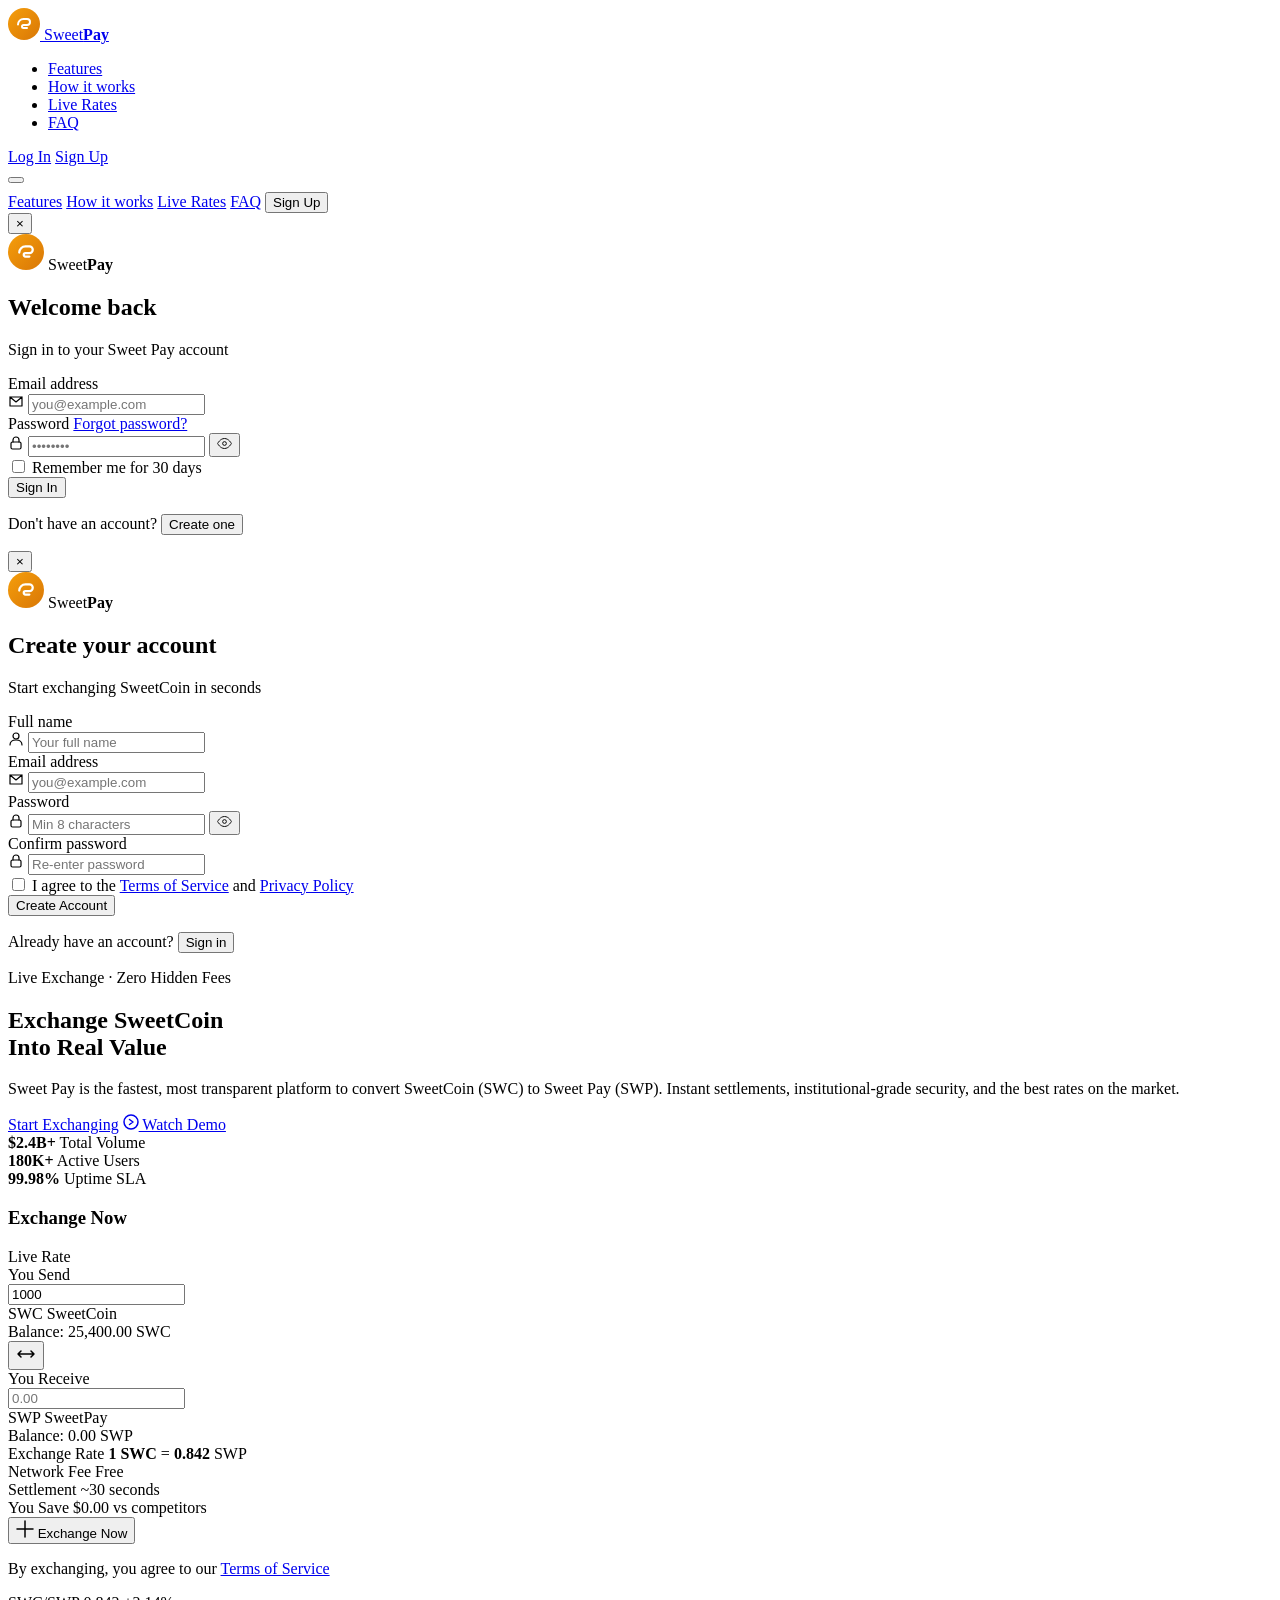
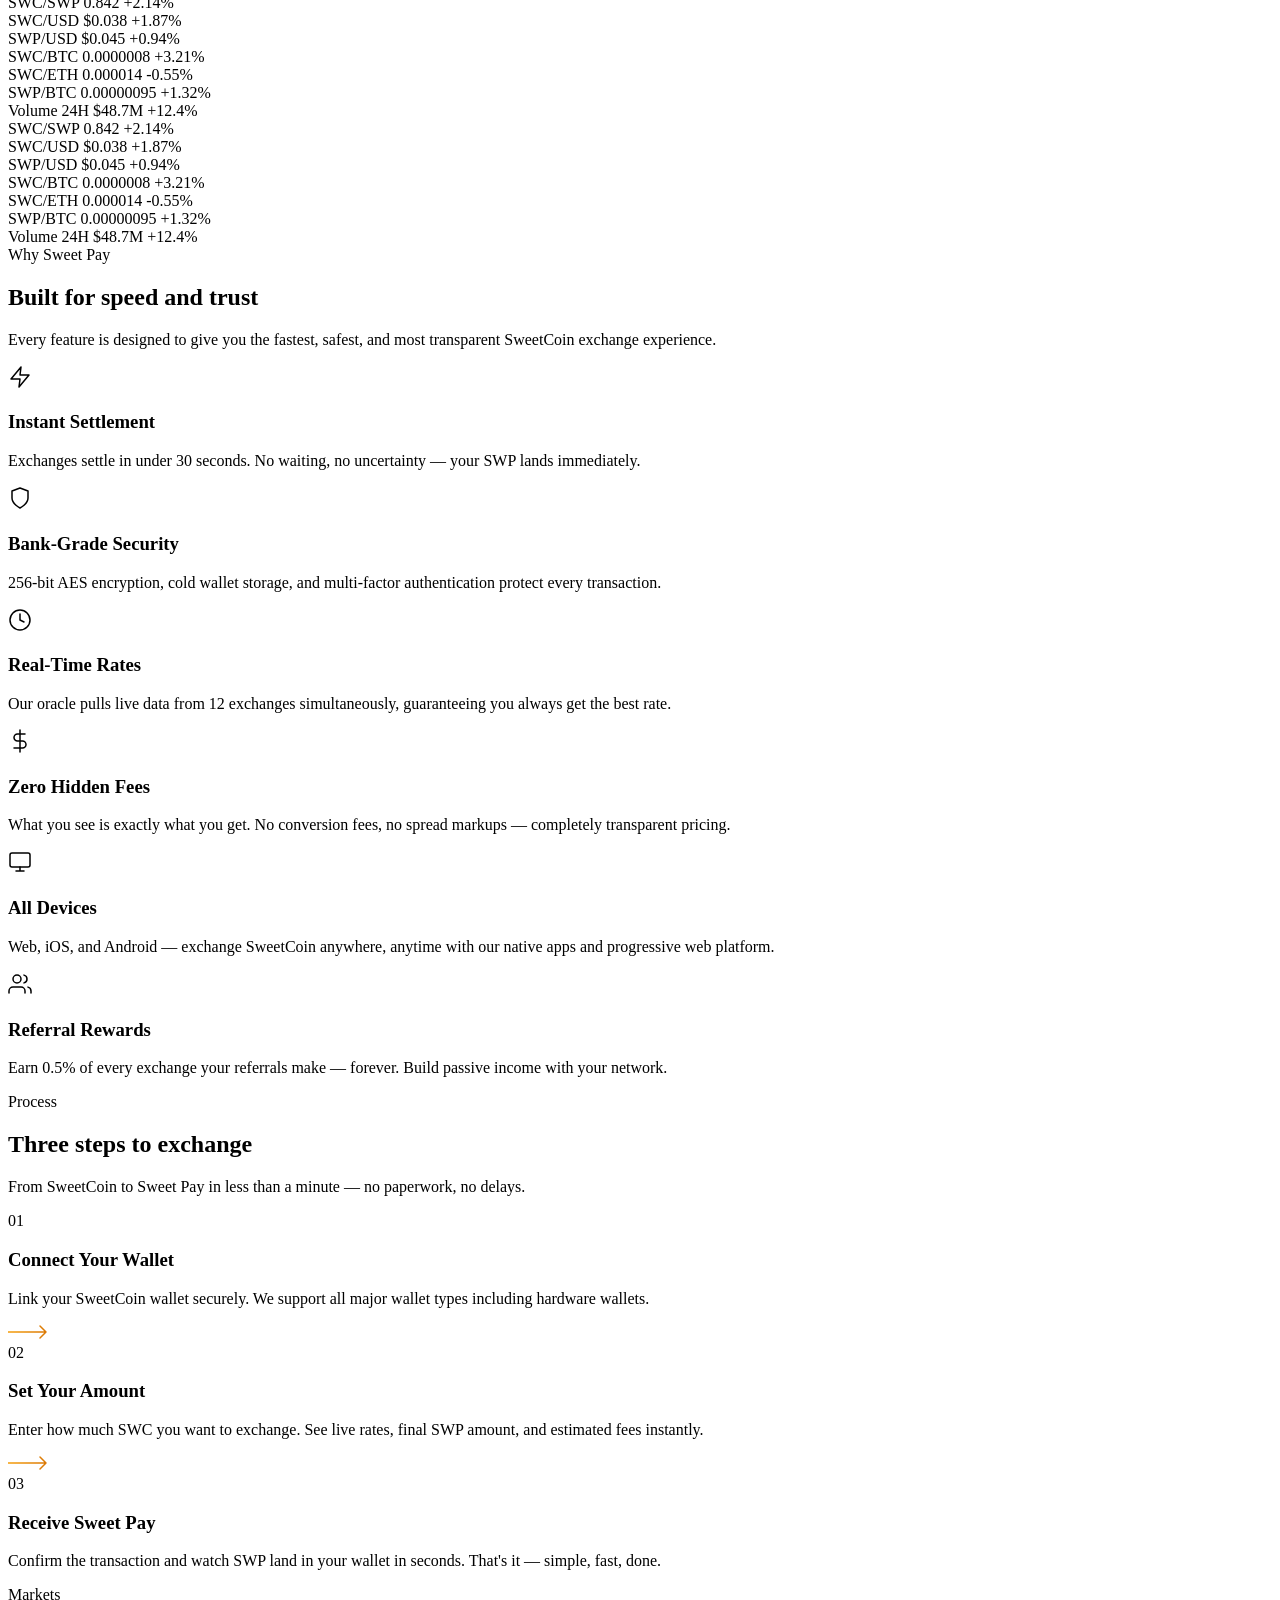
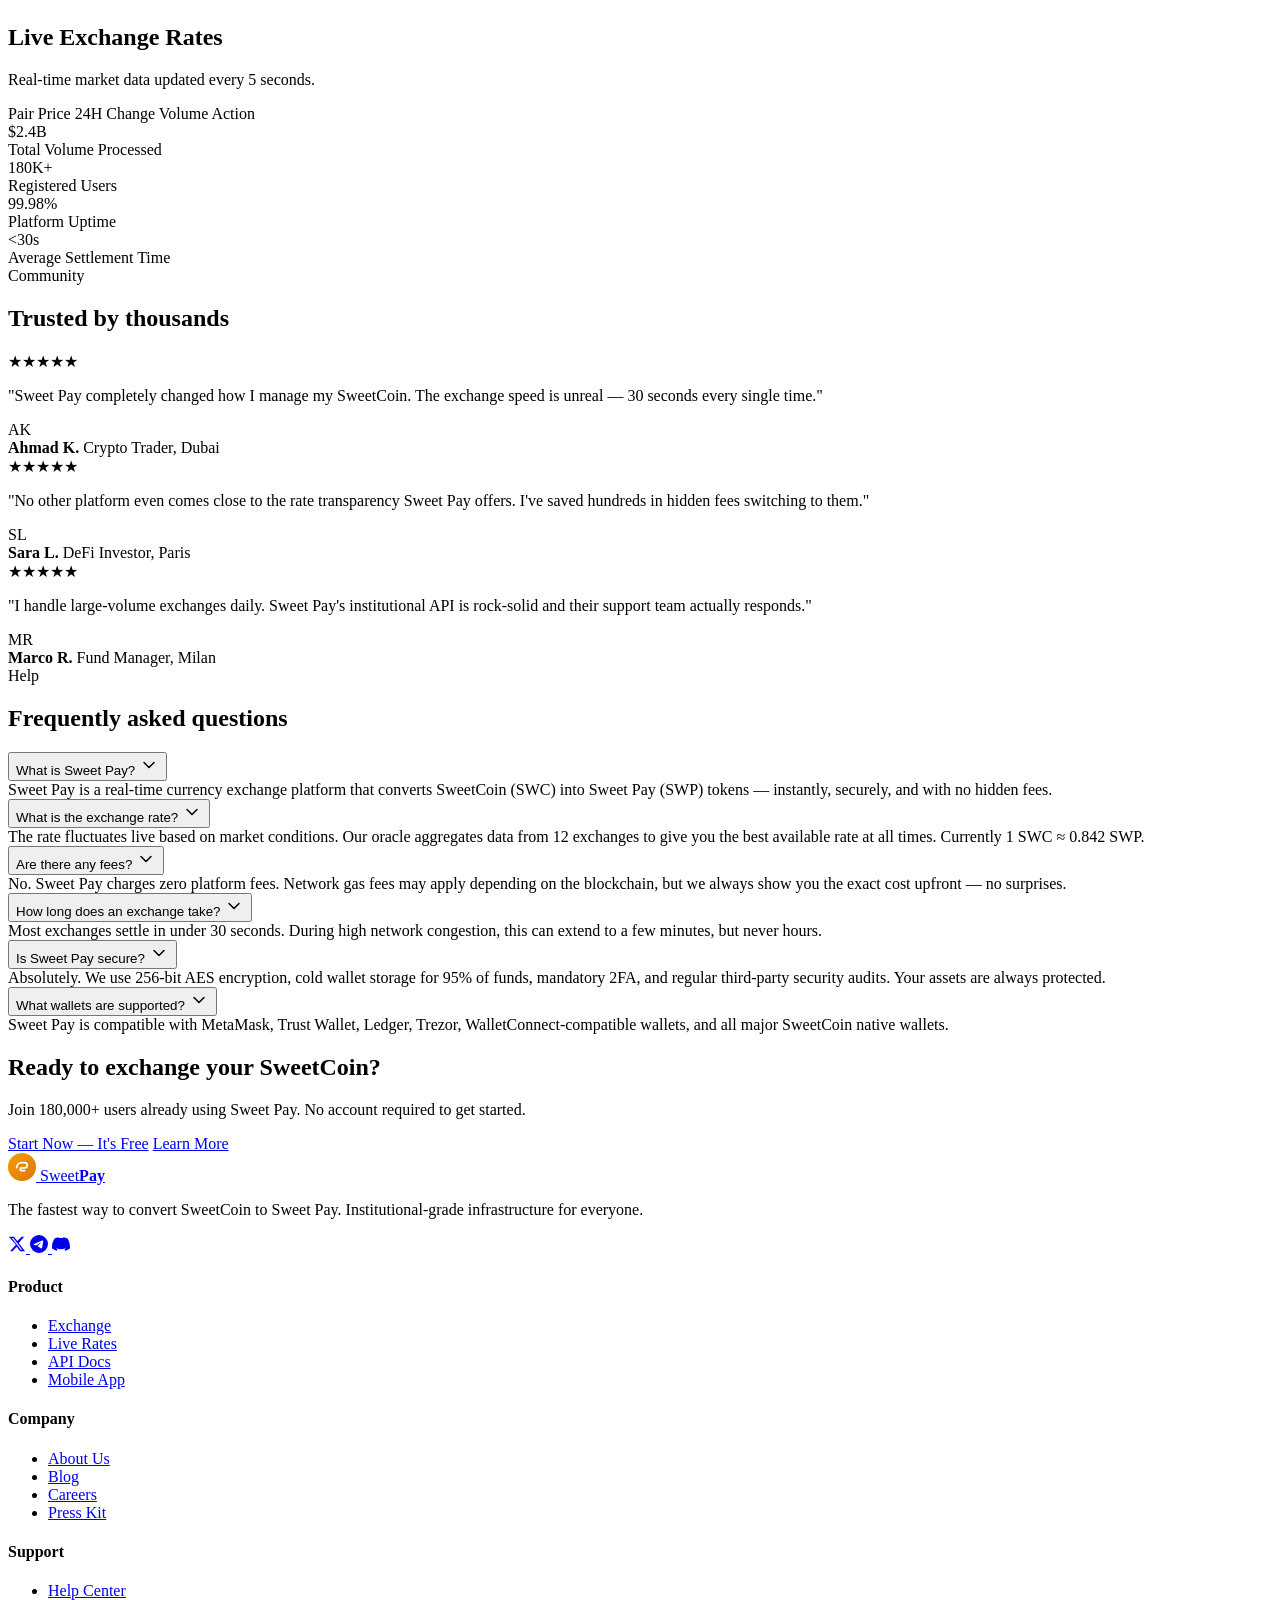
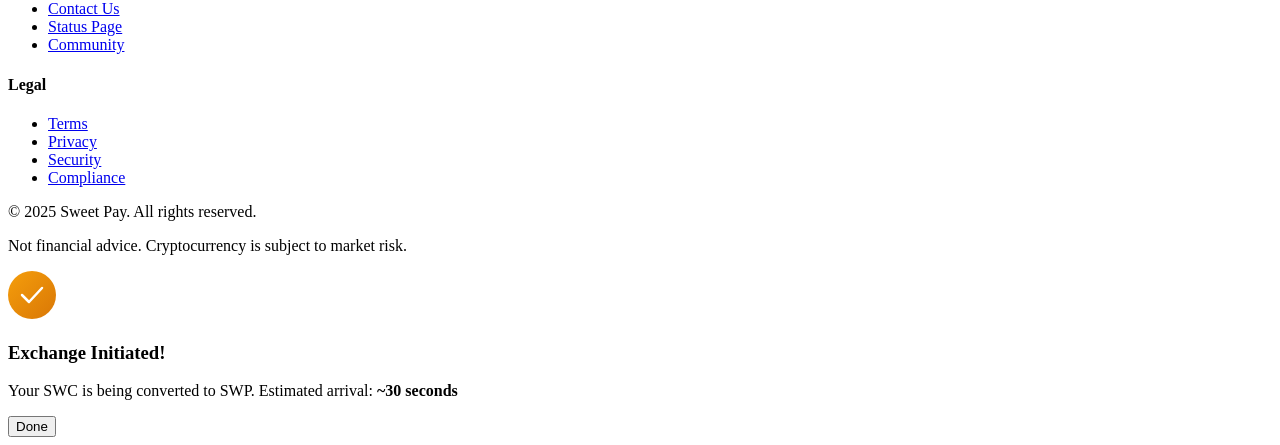
==== index.html @ 8a0839a8 "Update index.html" ====
<!DOCTYPE html>
<html lang="en">
<head>
  <meta charset="UTF-8" />
  <meta name="viewport" content="width=device-width, initial-scale=1.0" />
  <title>Sweet Pay — SweetCoin Exchange</title>
  <meta name="description" content="Sweet Pay is the fastest, most secure platform to convert SweetCoin (SWC) into Sweet Pay (SWP) instantly." />
  <link rel="icon" href="assets/images/favicon.svg" type="image/svg+xml" />
  <link rel="preconnect" href="https://fonts.googleapis.com" />
  <link rel="preconnect" href="https://fonts.gstatic.com" crossorigin />
  <link href="https://fonts.googleapis.com/css2?family=Inter:wght@300;400;500;600;700;800;900&family=Space+Grotesk:wght@400;500;600;700&display=swap" rel="stylesheet" />
  <link rel="stylesheet" href="assets/css/style.css" />
</head>
<body>

  <!-- NAV -->
  <nav class="nav" id="nav">
    <div class="nav__container">
      <a href="#" class="nav__logo">
        <span class="nav__logo-icon">
          <svg width="32" height="32" viewBox="0 0 32 32" fill="none"><circle cx="16" cy="16" r="16" fill="url(#lg1)"/><path d="M10 16.5C10 13.462 12.462 11 15.5 11H19a3 3 0 010 6h-3.5a1.5 1.5 0 000 3H19" stroke="#fff" stroke-width="2" stroke-linecap="round"/><defs><linearGradient id="lg1" x1="0" y1="0" x2="32" y2="32" gradientUnits="userSpaceOnUse"><stop stop-color="#f59e0b"/><stop offset="1" stop-color="#d97706"/></linearGradient></defs></svg>
        </span>
        <span>Sweet<strong>Pay</strong></span>
      </a>
      <ul class="nav__links">
        <li><a href="#features">Features</a></li>
        <li><a href="#how">How it works</a></li>
        <li><a href="#rates">Live Rates</a></li>
        <li><a href="#faq">FAQ</a></li>
      </ul>
      <div class="nav__actions" id="nav-actions">
        <a href="login.html" class="btn btn--ghost">Log In</a>
        <a href="register.html" class="btn btn--primary">Sign Up</a>
      </div>
      <button class="nav__burger" id="burger" aria-label="Menu">
        <span></span><span></span><span></span>
      </button>
    </div>
    <div class="nav__mobile" id="mobile-menu">
      <a href="#features">Features</a>
      <a href="#how">How it works</a>
      <a href="#rates">Live Rates</a>
      <a href="#faq">FAQ</a>
      <button class="btn btn--primary" id="nav-signup-btn-mob" style="margin-top:8px;">Sign Up</button>
    </div>
  </nav>

  <!-- ══════════════ AUTH MODALS ══════════════ -->

  <!-- LOGIN MODAL -->
  <div class="auth-modal" id="login-modal" role="dialog" aria-modal="true" aria-label="Login">
    <div class="auth-modal__overlay" data-close="login-modal"></div>
    <div class="auth-modal__box">
      <button class="auth-modal__close" data-close="login-modal" aria-label="Close">&times;</button>
      <div class="auth-modal__logo">
        <svg width="36" height="36" viewBox="0 0 32 32" fill="none"><circle cx="16" cy="16" r="16" fill="url(#amlg1)"/><path d="M10 16.5C10 13.462 12.462 11 15.5 11H19a3 3 0 010 6h-3.5a1.5 1.5 0 000 3H19" stroke="#fff" stroke-width="2" stroke-linecap="round"/><defs><linearGradient id="amlg1" x1="0" y1="0" x2="32" y2="32" gradientUnits="userSpaceOnUse"><stop stop-color="#f59e0b"/><stop offset="1" stop-color="#d97706"/></linearGradient></defs></svg>
        <span>Sweet<strong>Pay</strong></span>
      </div>
      <h2 class="auth-modal__title">Welcome back</h2>
      <p class="auth-modal__sub">Sign in to your Sweet Pay account</p>

      <form class="auth-form" id="login-form" novalidate>
        <div class="auth-field">
          <label for="login-email">Email address</label>
          <div class="auth-field__wrap">
            <svg class="auth-field__icon" width="16" height="16" viewBox="0 0 16 16" fill="none"><path d="M2 4l6 5 6-5M2 4h12v9H2V4z" stroke="currentColor" stroke-width="1.2" stroke-linecap="round" stroke-linejoin="round"/></svg>
            <input type="email" id="login-email" placeholder="you@example.com" autocomplete="email" required />
          </div>
          <span class="auth-field__err" id="login-email-err"></span>
        </div>
        <div class="auth-field">
          <label for="login-password">
            Password
            <a href="#" class="auth-field__forgot" tabindex="-1">Forgot password?</a>
          </label>
          <div class="auth-field__wrap">
            <svg class="auth-field__icon" width="16" height="16" viewBox="0 0 16 16" fill="none"><rect x="3" y="7" width="10" height="7" rx="1.5" stroke="currentColor" stroke-width="1.2"/><path d="M5 7V5a3 3 0 016 0v2" stroke="currentColor" stroke-width="1.2" stroke-linecap="round"/></svg>
            <input type="password" id="login-password" placeholder="••••••••" autocomplete="current-password" required />
            <button type="button" class="auth-field__eye" data-target="login-password" aria-label="Show password">
              <svg width="15" height="15" viewBox="0 0 24 24" fill="none"><path d="M1 12s4-8 11-8 11 8 11 8-4 8-11 8-11-8-11-8z" stroke="currentColor" stroke-width="1.5"/><circle cx="12" cy="12" r="3" stroke="currentColor" stroke-width="1.5"/></svg>
            </button>
          </div>
          <span class="auth-field__err" id="login-pass-err"></span>
        </div>
        <div class="auth-field auth-field--check">
          <label class="auth-check">
            <input type="checkbox" id="login-remember" />
            <span class="auth-check__box"></span>
            Remember me for 30 days
          </label>
        </div>
        <div class="auth-field__err auth-field__err--center" id="login-global-err"></div>
        <button type="submit" class="btn btn--primary btn--full auth-submit" id="login-submit">
          <span class="auth-submit__text">Sign In</span>
          <span class="auth-submit__loader" hidden>
            <svg width="18" height="18" viewBox="0 0 24 24" fill="none" class="spin"><circle cx="12" cy="12" r="10" stroke="currentColor" stroke-width="2" stroke-dasharray="60" stroke-dashoffset="20"/></svg>
          </span>
        </button>
      </form>

      <p class="auth-modal__switch">
        Don't have an account?
        <button type="button" class="auth-switch-btn" data-open="signup-modal" data-close-self="login-modal">Create one</button>
      </p>
    </div>
  </div>

  <!-- SIGNUP MODAL -->
  <div class="auth-modal" id="signup-modal" role="dialog" aria-modal="true" aria-label="Sign Up">
    <div class="auth-modal__overlay" data-close="signup-modal"></div>
    <div class="auth-modal__box">
      <button class="auth-modal__close" data-close="signup-modal" aria-label="Close">&times;</button>
      <div class="auth-modal__logo">
        <svg width="36" height="36" viewBox="0 0 32 32" fill="none"><circle cx="16" cy="16" r="16" fill="url(#amlg2)"/><path d="M10 16.5C10 13.462 12.462 11 15.5 11H19a3 3 0 010 6h-3.5a1.5 1.5 0 000 3H19" stroke="#fff" stroke-width="2" stroke-linecap="round"/><defs><linearGradient id="amlg2" x1="0" y1="0" x2="32" y2="32" gradientUnits="userSpaceOnUse"><stop stop-color="#f59e0b"/><stop offset="1" stop-color="#d97706"/></linearGradient></defs></svg>
        <span>Sweet<strong>Pay</strong></span>
      </div>
      <h2 class="auth-modal__title">Create your account</h2>
      <p class="auth-modal__sub">Start exchanging SweetCoin in seconds</p>

      <form class="auth-form" id="signup-form" novalidate>
        <div class="auth-field">
          <label for="signup-name">Full name</label>
          <div class="auth-field__wrap">
            <svg class="auth-field__icon" width="16" height="16" viewBox="0 0 16 16" fill="none"><circle cx="8" cy="5" r="3" stroke="currentColor" stroke-width="1.2"/><path d="M2 14c0-3.314 2.686-5 6-5s6 1.686 6 5" stroke="currentColor" stroke-width="1.2" stroke-linecap="round"/></svg>
            <input type="text" id="signup-name" placeholder="Your full name" autocomplete="name" required />
          </div>
          <span class="auth-field__err" id="signup-name-err"></span>
        </div>
        <div class="auth-field">
          <label for="signup-email">Email address</label>
          <div class="auth-field__wrap">
            <svg class="auth-field__icon" width="16" height="16" viewBox="0 0 16 16" fill="none"><path d="M2 4l6 5 6-5M2 4h12v9H2V4z" stroke="currentColor" stroke-width="1.2" stroke-linecap="round" stroke-linejoin="round"/></svg>
            <input type="email" id="signup-email" placeholder="you@example.com" autocomplete="email" required />
          </div>
          <span class="auth-field__err" id="signup-email-err"></span>
        </div>
        <div class="auth-field">
          <label for="signup-password">Password</label>
          <div class="auth-field__wrap">
            <svg class="auth-field__icon" width="16" height="16" viewBox="0 0 16 16" fill="none"><rect x="3" y="7" width="10" height="7" rx="1.5" stroke="currentColor" stroke-width="1.2"/><path d="M5 7V5a3 3 0 016 0v2" stroke="currentColor" stroke-width="1.2" stroke-linecap="round"/></svg>
            <input type="password" id="signup-password" placeholder="Min 8 characters" autocomplete="new-password" required />
            <button type="button" class="auth-field__eye" data-target="signup-password" aria-label="Show password">
              <svg width="15" height="15" viewBox="0 0 24 24" fill="none"><path d="M1 12s4-8 11-8 11 8 11 8-4 8-11 8-11-8-11-8z" stroke="currentColor" stroke-width="1.5"/><circle cx="12" cy="12" r="3" stroke="currentColor" stroke-width="1.5"/></svg>
            </button>
          </div>
          <span class="auth-field__err" id="signup-pass-err"></span>
          <div class="password-strength" id="pw-strength" hidden>
            <div class="pw-bar"><div class="pw-bar__fill" id="pw-fill"></div></div>
            <span id="pw-label">Weak</span>
          </div>
        </div>
        <div class="auth-field">
          <label for="signup-confirm">Confirm password</label>
          <div class="auth-field__wrap">
            <svg class="auth-field__icon" width="16" height="16" viewBox="0 0 16 16" fill="none"><rect x="3" y="7" width="10" height="7" rx="1.5" stroke="currentColor" stroke-width="1.2"/><path d="M5 7V5a3 3 0 016 0v2" stroke="currentColor" stroke-width="1.2" stroke-linecap="round"/></svg>
            <input type="password" id="signup-confirm" placeholder="Re-enter password" autocomplete="new-password" required />
          </div>
          <span class="auth-field__err" id="signup-confirm-err"></span>
        </div>
        <div class="auth-field auth-field--check">
          <label class="auth-check">
            <input type="checkbox" id="signup-terms" required />
            <span class="auth-check__box"></span>
            I agree to the <a href="#">Terms of Service</a> and <a href="#">Privacy Policy</a>
          </label>
          <span class="auth-field__err" id="signup-terms-err"></span>
        </div>
        <div class="auth-field__err auth-field__err--center" id="signup-global-err"></div>
        <button type="submit" class="btn btn--primary btn--full auth-submit" id="signup-submit">
          <span class="auth-submit__text">Create Account</span>
          <span class="auth-submit__loader" hidden>
            <svg width="18" height="18" viewBox="0 0 24 24" fill="none" class="spin"><circle cx="12" cy="12" r="10" stroke="currentColor" stroke-width="2" stroke-dasharray="60" stroke-dashoffset="20"/></svg>
          </span>
        </button>
      </form>

      <p class="auth-modal__switch">
        Already have an account?
        <button type="button" class="auth-switch-btn" data-open="login-modal" data-close-self="signup-modal">Sign in</button>
      </p>
    </div>
  </div>

  <!-- USER MENU DROPDOWN (shown when logged in) -->
  <div class="user-dropdown" id="user-dropdown" hidden>
    <div class="user-dropdown__header">
      <div class="user-dropdown__avatar" id="ud-avatar"></div>
      <div>
        <div class="user-dropdown__name" id="ud-name"></div>
        <div class="user-dropdown__email" id="ud-email"></div>
      </div>
    </div>
    <hr class="user-dropdown__divider"/>
    <a href="#exchange" class="user-dropdown__item">Exchange</a>
    <a href="#rates" class="user-dropdown__item">Live Rates</a>
    <hr class="user-dropdown__divider"/>
    <button class="user-dropdown__item user-dropdown__item--danger" id="logout-btn">Sign Out</button>
  </div>

  <!-- HERO -->
  <section class="hero">
    <div class="hero__bg">
      <div class="hero__orb hero__orb--1"></div>
      <div class="hero__orb hero__orb--2"></div>
      <div class="hero__orb hero__orb--3"></div>
      <div class="hero__grid"></div>
    </div>
    <div class="container">
      <div class="hero__inner">
        <div class="hero__text" data-animate="fade-up">
          <div class="hero__badge">
            <span class="badge__dot"></span>
            Live Exchange · Zero Hidden Fees
          </div>
          <h1 class="hero__title">
            Exchange <span class="gradient-text">SweetCoin</span><br/>
            Into Real Value
          </h1>
          <p class="hero__subtitle">
            Sweet Pay is the fastest, most transparent platform to convert SweetCoin (SWC) to Sweet Pay (SWP). Instant settlements, institutional-grade security, and the best rates on the market.
          </p>
          <div class="hero__cta">
            <a href="#exchange" class="btn btn--primary btn--lg">Start Exchanging</a>
            <a href="#how" class="btn btn--ghost btn--lg">
              <svg width="16" height="16" viewBox="0 0 16 16" fill="none"><circle cx="8" cy="8" r="7" stroke="currentColor" stroke-width="1.5"/><path d="M6.5 5.5L10 8l-3.5 2.5" stroke="currentColor" stroke-width="1.5" stroke-linecap="round" stroke-linejoin="round"/></svg>
              Watch Demo
            </a>
          </div>
          <div class="hero__trust">
            <div class="trust__item">
              <strong>$2.4B+</strong>
              <span>Total Volume</span>
            </div>
            <div class="trust__divider"></div>
            <div class="trust__item">
              <strong>180K+</strong>
              <span>Active Users</span>
            </div>
            <div class="trust__divider"></div>
            <div class="trust__item">
              <strong>99.98%</strong>
              <span>Uptime SLA</span>
            </div>
          </div>
        </div>

        <!-- EXCHANGE WIDGET -->
        <div class="widget" id="exchange" data-animate="fade-left">
          <div class="widget__header">
            <h3>Exchange Now</h3>
            <div class="widget__rate-badge">
              <span class="rate__live"></span>
              Live Rate
            </div>
          </div>

          <div class="widget__body">
            <div class="field">
              <label class="field__label">You Send</label>
              <div class="field__input-wrap">
                <input type="number" id="swc-input" class="field__input" placeholder="0.00" value="1000" />
                <div class="field__token">
                  <span class="token__icon token__icon--swc">SWC</span>
                  <span class="token__name">SweetCoin</span>
                </div>
              </div>
              <div class="field__balance">Balance: <span id="swc-balance">25,400.00</span> SWC</div>
            </div>

            <button class="swap-btn" id="swap-btn" title="Swap currencies">
              <svg width="20" height="20" viewBox="0 0 20 20" fill="none"><path d="M5 7l-3 3 3 3M15 13l3-3-3-3M2 10h16" stroke="currentColor" stroke-width="1.5" stroke-linecap="round" stroke-linejoin="round"/></svg>
            </button>

            <div class="field">
              <label class="field__label">You Receive</label>
              <div class="field__input-wrap">
                <input type="number" id="swp-output" class="field__input field__input--output" placeholder="0.00" readonly />
                <div class="field__token">
                  <span class="token__icon token__icon--swp">SWP</span>
                  <span class="token__name">SweetPay</span>
                </div>
              </div>
              <div class="field__balance">Balance: <span id="swp-balance">0.00</span> SWP</div>
            </div>

            <div class="widget__info">
              <div class="info__row">
                <span>Exchange Rate</span>
                <span id="rate-display"><strong>1 SWC</strong> = <strong class="gradient-text" id="rate-val">0.842</strong> SWP</span>
              </div>
              <div class="info__row">
                <span>Network Fee</span>
                <span class="info__green">Free</span>
              </div>
              <div class="info__row">
                <span>Settlement</span>
                <span>~30 seconds</span>
              </div>
              <div class="info__row">
                <span>You Save</span>
                <span class="info__green" id="save-val">$0.00 vs competitors</span>
              </div>
            </div>

            <button class="btn btn--primary btn--full" id="exchange-btn">
              <svg width="18" height="18" viewBox="0 0 18 18" fill="none"><path d="M9 1v16M1 9h16" stroke="currentColor" stroke-width="1.5" stroke-linecap="round"/></svg>
              Exchange Now
            </button>

            <p class="widget__note">By exchanging, you agree to our <a href="#">Terms of Service</a></p>
          </div>
        </div>
      </div>
    </div>
  </section>

  <!-- TICKER -->
  <div class="ticker">
    <div class="ticker__track" id="ticker-track">
      <div class="ticker__item"><span class="ticker__sym">SWC/SWP</span> <span class="ticker__price" id="t1">0.842</span> <span class="ticker__up">+2.14%</span></div>
      <div class="ticker__item"><span class="ticker__sym">SWC/USD</span> <span class="ticker__price">$0.038</span> <span class="ticker__up">+1.87%</span></div>
      <div class="ticker__item"><span class="ticker__sym">SWP/USD</span> <span class="ticker__price">$0.045</span> <span class="ticker__up">+0.94%</span></div>
      <div class="ticker__item"><span class="ticker__sym">SWC/BTC</span> <span class="ticker__price">0.0000008</span> <span class="ticker__up">+3.21%</span></div>
      <div class="ticker__item"><span class="ticker__sym">SWC/ETH</span> <span class="ticker__price">0.000014</span> <span class="ticker__down">-0.55%</span></div>
      <div class="ticker__item"><span class="ticker__sym">SWP/BTC</span> <span class="ticker__price">0.00000095</span> <span class="ticker__up">+1.32%</span></div>
      <div class="ticker__item"><span class="ticker__sym">Volume 24H</span> <span class="ticker__price">$48.7M</span> <span class="ticker__up">+12.4%</span></div>
      <!-- duplicated for infinite scroll -->
      <div class="ticker__item"><span class="ticker__sym">SWC/SWP</span> <span class="ticker__price">0.842</span> <span class="ticker__up">+2.14%</span></div>
      <div class="ticker__item"><span class="ticker__sym">SWC/USD</span> <span class="ticker__price">$0.038</span> <span class="ticker__up">+1.87%</span></div>
      <div class="ticker__item"><span class="ticker__sym">SWP/USD</span> <span class="ticker__price">$0.045</span> <span class="ticker__up">+0.94%</span></div>
      <div class="ticker__item"><span class="ticker__sym">SWC/BTC</span> <span class="ticker__price">0.0000008</span> <span class="ticker__up">+3.21%</span></div>
      <div class="ticker__item"><span class="ticker__sym">SWC/ETH</span> <span class="ticker__price">0.000014</span> <span class="ticker__down">-0.55%</span></div>
      <div class="ticker__item"><span class="ticker__sym">SWP/BTC</span> <span class="ticker__price">0.00000095</span> <span class="ticker__up">+1.32%</span></div>
      <div class="ticker__item"><span class="ticker__sym">Volume 24H</span> <span class="ticker__price">$48.7M</span> <span class="ticker__up">+12.4%</span></div>
    </div>
  </div>

  <!-- FEATURES -->
  <section class="section" id="features">
    <div class="container">
      <div class="section__header" data-animate="fade-up">
        <div class="section__label">Why Sweet Pay</div>
        <h2 class="section__title">Built for <span class="gradient-text">speed</span> and <span class="gradient-text">trust</span></h2>
        <p class="section__desc">Every feature is designed to give you the fastest, safest, and most transparent SweetCoin exchange experience.</p>
      </div>
      <div class="features__grid">
        <div class="feature-card" data-animate="fade-up" style="--delay: 0s">
          <div class="feature-card__icon">
            <svg width="24" height="24" viewBox="0 0 24 24" fill="none"><path d="M13 2L3 14h9l-1 8 10-12h-9l1-8z" stroke="currentColor" stroke-width="1.5" stroke-linecap="round" stroke-linejoin="round"/></svg>
          </div>
          <h3>Instant Settlement</h3>
          <p>Exchanges settle in under 30 seconds. No waiting, no uncertainty — your SWP lands immediately.</p>
        </div>
        <div class="feature-card" data-animate="fade-up" style="--delay: 0.1s">
          <div class="feature-card__icon">
            <svg width="24" height="24" viewBox="0 0 24 24" fill="none"><path d="M12 22s8-4 8-10V5l-8-3-8 3v7c0 6 8 10 8 10z" stroke="currentColor" stroke-width="1.5" stroke-linecap="round" stroke-linejoin="round"/></svg>
          </div>
          <h3>Bank-Grade Security</h3>
          <p>256-bit AES encryption, cold wallet storage, and multi-factor authentication protect every transaction.</p>
        </div>
        <div class="feature-card" data-animate="fade-up" style="--delay: 0.2s">
          <div class="feature-card__icon">
            <svg width="24" height="24" viewBox="0 0 24 24" fill="none"><circle cx="12" cy="12" r="10" stroke="currentColor" stroke-width="1.5"/><path d="M12 6v6l4 2" stroke="currentColor" stroke-width="1.5" stroke-linecap="round"/></svg>
          </div>
          <h3>Real-Time Rates</h3>
          <p>Our oracle pulls live data from 12 exchanges simultaneously, guaranteeing you always get the best rate.</p>
        </div>
        <div class="feature-card" data-animate="fade-up" style="--delay: 0.3s">
          <div class="feature-card__icon">
            <svg width="24" height="24" viewBox="0 0 24 24" fill="none"><path d="M12 1v22M17 5H9.5a3.5 3.5 0 100 7h5a3.5 3.5 0 110 7H6" stroke="currentColor" stroke-width="1.5" stroke-linecap="round" stroke-linejoin="round"/></svg>
          </div>
          <h3>Zero Hidden Fees</h3>
          <p>What you see is exactly what you get. No conversion fees, no spread markups — completely transparent pricing.</p>
        </div>
        <div class="feature-card" data-animate="fade-up" style="--delay: 0.4s">
          <div class="feature-card__icon">
            <svg width="24" height="24" viewBox="0 0 24 24" fill="none"><rect x="2" y="3" width="20" height="14" rx="2" stroke="currentColor" stroke-width="1.5"/><path d="M8 21h8M12 17v4" stroke="currentColor" stroke-width="1.5" stroke-linecap="round"/></svg>
          </div>
          <h3>All Devices</h3>
          <p>Web, iOS, and Android — exchange SweetCoin anywhere, anytime with our native apps and progressive web platform.</p>
        </div>
        <div class="feature-card" data-animate="fade-up" style="--delay: 0.5s">
          <div class="feature-card__icon">
            <svg width="24" height="24" viewBox="0 0 24 24" fill="none"><path d="M17 21v-2a4 4 0 00-4-4H5a4 4 0 00-4 4v2M9 11a4 4 0 100-8 4 4 0 000 8zM23 21v-2a4 4 0 00-3-3.87M16 3.13a4 4 0 010 7.75" stroke="currentColor" stroke-width="1.5" stroke-linecap="round" stroke-linejoin="round"/></svg>
          </div>
          <h3>Referral Rewards</h3>
          <p>Earn 0.5% of every exchange your referrals make — forever. Build passive income with your network.</p>
        </div>
      </div>
    </div>
  </section>

  <!-- HOW IT WORKS -->
  <section class="section section--dark" id="how">
    <div class="container">
      <div class="section__header" data-animate="fade-up">
        <div class="section__label">Process</div>
        <h2 class="section__title">Three steps to <span class="gradient-text">exchange</span></h2>
        <p class="section__desc">From SweetCoin to Sweet Pay in less than a minute — no paperwork, no delays.</p>
      </div>
      <div class="steps">
        <div class="step" data-animate="fade-up" style="--delay: 0s">
          <div class="step__number">01</div>
          <div class="step__content">
            <h3>Connect Your Wallet</h3>
            <p>Link your SweetCoin wallet securely. We support all major wallet types including hardware wallets.</p>
          </div>
        </div>
        <div class="step__arrow">
          <svg width="40" height="16" viewBox="0 0 40 16" fill="none"><path d="M0 8h38M32 2l6 6-6 6" stroke="url(#ag)" stroke-width="1.5" stroke-linecap="round" stroke-linejoin="round"/><defs><linearGradient id="ag" x1="0" y1="8" x2="40" y2="8" gradientUnits="userSpaceOnUse"><stop stop-color="#f59e0b"/><stop offset="1" stop-color="#d97706"/></linearGradient></defs></svg>
        </div>
        <div class="step" data-animate="fade-up" style="--delay: 0.15s">
          <div class="step__number">02</div>
          <div class="step__content">
            <h3>Set Your Amount</h3>
            <p>Enter how much SWC you want to exchange. See live rates, final SWP amount, and estimated fees instantly.</p>
          </div>
        </div>
        <div class="step__arrow">
          <svg width="40" height="16" viewBox="0 0 40 16" fill="none"><path d="M0 8h38M32 2l6 6-6 6" stroke="url(#ag2)" stroke-width="1.5" stroke-linecap="round" stroke-linejoin="round"/><defs><linearGradient id="ag2" x1="0" y1="8" x2="40" y2="8" gradientUnits="userSpaceOnUse"><stop stop-color="#f59e0b"/><stop offset="1" stop-color="#d97706"/></linearGradient></defs></svg>
        </div>
        <div class="step" data-animate="fade-up" style="--delay: 0.3s">
          <div class="step__number">03</div>
          <div class="step__content">
            <h3>Receive Sweet Pay</h3>
            <p>Confirm the transaction and watch SWP land in your wallet in seconds. That's it — simple, fast, done.</p>
          </div>
        </div>
      </div>
    </div>
  </section>

  <!-- LIVE RATES -->
  <section class="section" id="rates">
    <div class="container">
      <div class="section__header" data-animate="fade-up">
        <div class="section__label">Markets</div>
        <h2 class="section__title">Live <span class="gradient-text">Exchange Rates</span></h2>
        <p class="section__desc">Real-time market data updated every 5 seconds.</p>
      </div>
      <div class="rates-table" data-animate="fade-up">
        <div class="rates-table__header">
          <span>Pair</span>
          <span>Price</span>
          <span>24H Change</span>
          <span>Volume</span>
          <span>Action</span>
        </div>
        <div class="rates-table__body" id="rates-body">
          <!-- populated by JS -->
        </div>
      </div>
    </div>
  </section>

  <!-- STATS -->
  <section class="section stats-section">
    <div class="container">
      <div class="stats__grid">
        <div class="stat-card" data-animate="fade-up" style="--delay:0s">
          <div class="stat-card__value" data-count="2400000000">$2.4B</div>
          <div class="stat-card__label">Total Volume Processed</div>
        </div>
        <div class="stat-card" data-animate="fade-up" style="--delay:0.1s">
          <div class="stat-card__value" data-count="180000">180K+</div>
          <div class="stat-card__label">Registered Users</div>
        </div>
        <div class="stat-card" data-animate="fade-up" style="--delay:0.2s">
          <div class="stat-card__value">99.98%</div>
          <div class="stat-card__label">Platform Uptime</div>
        </div>
        <div class="stat-card" data-animate="fade-up" style="--delay:0.3s">
          <div class="stat-card__value">&lt;30s</div>
          <div class="stat-card__label">Average Settlement Time</div>
        </div>
      </div>
    </div>
  </section>

  <!-- TESTIMONIALS -->
  <section class="section section--dark">
    <div class="container">
      <div class="section__header" data-animate="fade-up">
        <div class="section__label">Community</div>
        <h2 class="section__title">Trusted by <span class="gradient-text">thousands</span></h2>
      </div>
      <div class="testimonials" data-animate="fade-up">
        <div class="testimonial">
          <div class="testimonial__stars">★★★★★</div>
          <p>"Sweet Pay completely changed how I manage my SweetCoin. The exchange speed is unreal — 30 seconds every single time."</p>
          <div class="testimonial__author">
            <div class="testimonial__avatar">AK</div>
            <div>
              <strong>Ahmad K.</strong>
              <span>Crypto Trader, Dubai</span>
            </div>
          </div>
        </div>
        <div class="testimonial">
          <div class="testimonial__stars">★★★★★</div>
          <p>"No other platform even comes close to the rate transparency Sweet Pay offers. I've saved hundreds in hidden fees switching to them."</p>
          <div class="testimonial__author">
            <div class="testimonial__avatar">SL</div>
            <div>
              <strong>Sara L.</strong>
              <span>DeFi Investor, Paris</span>
            </div>
          </div>
        </div>
        <div class="testimonial">
          <div class="testimonial__stars">★★★★★</div>
          <p>"I handle large-volume exchanges daily. Sweet Pay's institutional API is rock-solid and their support team actually responds."</p>
          <div class="testimonial__author">
            <div class="testimonial__avatar">MR</div>
            <div>
              <strong>Marco R.</strong>
              <span>Fund Manager, Milan</span>
            </div>
          </div>
        </div>
      </div>
    </div>
  </section>

  <!-- FAQ -->
  <section class="section" id="faq">
    <div class="container">
      <div class="section__header" data-animate="fade-up">
        <div class="section__label">Help</div>
        <h2 class="section__title">Frequently asked <span class="gradient-text">questions</span></h2>
      </div>
      <div class="faq__list" data-animate="fade-up">
        <div class="faq__item">
          <button class="faq__question">
            What is Sweet Pay?
            <svg class="faq__arrow" width="20" height="20" viewBox="0 0 20 20" fill="none"><path d="M5 7.5l5 5 5-5" stroke="currentColor" stroke-width="1.5" stroke-linecap="round" stroke-linejoin="round"/></svg>
          </button>
          <div class="faq__answer">Sweet Pay is a real-time currency exchange platform that converts SweetCoin (SWC) into Sweet Pay (SWP) tokens — instantly, securely, and with no hidden fees.</div>
        </div>
        <div class="faq__item">
          <button class="faq__question">
            What is the exchange rate?
            <svg class="faq__arrow" width="20" height="20" viewBox="0 0 20 20" fill="none"><path d="M5 7.5l5 5 5-5" stroke="currentColor" stroke-width="1.5" stroke-linecap="round" stroke-linejoin="round"/></svg>
          </button>
          <div class="faq__answer">The rate fluctuates live based on market conditions. Our oracle aggregates data from 12 exchanges to give you the best available rate at all times. Currently 1 SWC ≈ 0.842 SWP.</div>
        </div>
        <div class="faq__item">
          <button class="faq__question">
            Are there any fees?
            <svg class="faq__arrow" width="20" height="20" viewBox="0 0 20 20" fill="none"><path d="M5 7.5l5 5 5-5" stroke="currentColor" stroke-width="1.5" stroke-linecap="round" stroke-linejoin="round"/></svg>
          </button>
          <div class="faq__answer">No. Sweet Pay charges zero platform fees. Network gas fees may apply depending on the blockchain, but we always show you the exact cost upfront — no surprises.</div>
        </div>
        <div class="faq__item">
          <button class="faq__question">
            How long does an exchange take?
            <svg class="faq__arrow" width="20" height="20" viewBox="0 0 20 20" fill="none"><path d="M5 7.5l5 5 5-5" stroke="currentColor" stroke-width="1.5" stroke-linecap="round" stroke-linejoin="round"/></svg>
          </button>
          <div class="faq__answer">Most exchanges settle in under 30 seconds. During high network congestion, this can extend to a few minutes, but never hours.</div>
        </div>
        <div class="faq__item">
          <button class="faq__question">
            Is Sweet Pay secure?
            <svg class="faq__arrow" width="20" height="20" viewBox="0 0 20 20" fill="none"><path d="M5 7.5l5 5 5-5" stroke="currentColor" stroke-width="1.5" stroke-linecap="round" stroke-linejoin="round"/></svg>
          </button>
          <div class="faq__answer">Absolutely. We use 256-bit AES encryption, cold wallet storage for 95% of funds, mandatory 2FA, and regular third-party security audits. Your assets are always protected.</div>
        </div>
        <div class="faq__item">
          <button class="faq__question">
            What wallets are supported?
            <svg class="faq__arrow" width="20" height="20" viewBox="0 0 20 20" fill="none"><path d="M5 7.5l5 5 5-5" stroke="currentColor" stroke-width="1.5" stroke-linecap="round" stroke-linejoin="round"/></svg>
          </button>
          <div class="faq__answer">Sweet Pay is compatible with MetaMask, Trust Wallet, Ledger, Trezor, WalletConnect-compatible wallets, and all major SweetCoin native wallets.</div>
        </div>
      </div>
    </div>
  </section>

  <!-- CTA BANNER -->
  <section class="cta-section">
    <div class="container">
      <div class="cta-card" data-animate="fade-up">
        <div class="cta-card__bg"></div>
        <div class="cta-card__content">
          <h2>Ready to exchange your <span class="gradient-text">SweetCoin?</span></h2>
          <p>Join 180,000+ users already using Sweet Pay. No account required to get started.</p>
          <div class="cta-card__actions">
            <a href="#exchange" class="btn btn--primary btn--lg">Start Now — It's Free</a>
            <a href="#features" class="btn btn--ghost btn--lg">Learn More</a>
          </div>
        </div>
      </div>
    </div>
  </section>

  <!-- FOOTER -->
  <footer class="footer">
    <div class="container">
      <div class="footer__top">
        <div class="footer__brand">
          <a href="#" class="nav__logo">
            <span class="nav__logo-icon">
              <svg width="28" height="28" viewBox="0 0 32 32" fill="none"><circle cx="16" cy="16" r="16" fill="url(#lg2)"/><path d="M10 16.5C10 13.462 12.462 11 15.5 11H19a3 3 0 010 6h-3.5a1.5 1.5 0 000 3H19" stroke="#fff" stroke-width="2" stroke-linecap="round"/><defs><linearGradient id="lg2" x1="0" y1="0" x2="32" y2="32" gradientUnits="userSpaceOnUse"><stop stop-color="#f59e0b"/><stop offset="1" stop-color="#d97706"/></linearGradient></defs></svg>
            </span>
            Sweet<strong>Pay</strong>
          </a>
          <p>The fastest way to convert SweetCoin to Sweet Pay. Institutional-grade infrastructure for everyone.</p>
          <div class="footer__socials">
            <a href="#" aria-label="Twitter">
              <svg width="18" height="18" viewBox="0 0 24 24" fill="currentColor"><path d="M18.244 2.25h3.308l-7.227 8.26 8.502 11.24H16.17l-4.714-6.231-5.401 6.231H2.746l7.73-8.835L1.254 2.25H8.08l4.254 5.622zm-1.161 17.52h1.833L7.084 4.126H5.117z"/></svg>
            </a>
            <a href="#" aria-label="Telegram">
              <svg width="18" height="18" viewBox="0 0 24 24" fill="currentColor"><path d="M11.944 0A12 12 0 0 0 0 12a12 12 0 0 0 12 12 12 12 0 0 0 12-12A12 12 0 0 0 12 0a12 12 0 0 0-.056 0zm4.962 7.224c.1-.002.321.023.465.14a.506.506 0 0 1 .171.325c.016.093.036.306.02.472-.18 1.898-.96 6.504-1.36 8.627-.168.9-.499 1.201-.82 1.23-.696.065-1.225-.46-1.9-.902-1.056-.693-1.653-1.124-2.678-1.8-1.185-.78-.417-1.21.258-1.91.177-.184 3.247-2.977 3.307-3.23.007-.032.014-.15-.056-.212s-.174-.041-.249-.024c-.106.024-1.793 1.14-5.061 3.345-.48.33-.913.49-1.302.48-.428-.008-1.252-.241-1.865-.44-.752-.245-1.349-.374-1.297-.789.027-.216.325-.437.893-.663 3.498-1.524 5.83-2.529 6.998-3.014 3.332-1.386 4.025-1.627 4.476-1.635z"/></svg>
            </a>
            <a href="#" aria-label="Discord">
              <svg width="18" height="18" viewBox="0 0 24 24" fill="currentColor"><path d="M20.317 4.37a19.791 19.791 0 00-4.885-1.515.074.074 0 00-.079.037c-.21.375-.444.864-.608 1.25a18.27 18.27 0 00-5.487 0 12.64 12.64 0 00-.617-1.25.077.077 0 00-.079-.037A19.736 19.736 0 003.677 4.37a.07.07 0 00-.032.027C.533 9.046-.32 13.58.099 18.057.1 18.08.112 18.1.13 18.114a19.9 19.9 0 005.993 3.03.078.078 0 00.084-.028c.462-.63.874-1.295 1.226-1.994a.076.076 0 00-.041-.106 13.107 13.107 0 01-1.872-.892.077.077 0 01-.008-.128 10.2 10.2 0 00.372-.292.074.074 0 01.077-.01c3.928 1.793 8.18 1.793 12.062 0a.074.074 0 01.078.01c.12.098.246.198.373.292a.077.077 0 01-.006.127 12.299 12.299 0 01-1.873.892.077.077 0 00-.041.107c.36.698.772 1.362 1.225 1.993a.076.076 0 00.084.028 19.839 19.839 0 006.002-3.03.077.077 0 00.032-.054c.5-5.177-.838-9.674-3.549-13.66a.061.061 0 00-.031-.03z"/></svg>
            </a>
          </div>
        </div>
        <div class="footer__links">
          <div class="footer__col">
            <h4>Product</h4>
            <ul>
              <li><a href="#">Exchange</a></li>
              <li><a href="#">Live Rates</a></li>
              <li><a href="#">API Docs</a></li>
              <li><a href="#">Mobile App</a></li>
            </ul>
          </div>
          <div class="footer__col">
            <h4>Company</h4>
            <ul>
              <li><a href="#">About Us</a></li>
              <li><a href="#">Blog</a></li>
              <li><a href="#">Careers</a></li>
              <li><a href="#">Press Kit</a></li>
            </ul>
          </div>
          <div class="footer__col">
            <h4>Support</h4>
            <ul>
              <li><a href="#">Help Center</a></li>
              <li><a href="#">Contact Us</a></li>
              <li><a href="#">Status Page</a></li>
              <li><a href="#">Community</a></li>
            </ul>
          </div>
          <div class="footer__col">
            <h4>Legal</h4>
            <ul>
              <li><a href="#">Terms</a></li>
              <li><a href="#">Privacy</a></li>
              <li><a href="#">Security</a></li>
              <li><a href="#">Compliance</a></li>
            </ul>
          </div>
        </div>
      </div>
      <div class="footer__bottom">
        <p>&copy; 2025 Sweet Pay. All rights reserved.</p>
        <p class="footer__disclaimer">Not financial advice. Cryptocurrency is subject to market risk.</p>
      </div>
    </div>
  </footer>

  <!-- MODAL -->
  <div class="modal" id="success-modal">
    <div class="modal__overlay" id="modal-overlay"></div>
    <div class="modal__box">
      <div class="modal__icon">
        <svg width="48" height="48" viewBox="0 0 48 48" fill="none"><circle cx="24" cy="24" r="24" fill="url(#mlg)"/><path d="M14 24l7 7 13-14" stroke="#fff" stroke-width="2.5" stroke-linecap="round" stroke-linejoin="round"/><defs><linearGradient id="mlg" x1="0" y1="0" x2="48" y2="48" gradientUnits="userSpaceOnUse"><stop stop-color="#f59e0b"/><stop offset="1" stop-color="#d97706"/></linearGradient></defs></svg>
      </div>
      <h3>Exchange Initiated!</h3>
      <p id="modal-msg">Your SWC is being converted to SWP. Estimated arrival: <strong>~30 seconds</strong></p>
      <button class="btn btn--primary btn--full" id="modal-close">Done</button>
    </div>
  </div>

  <script src="assets/js/main.js"></script>
</body>
</html>
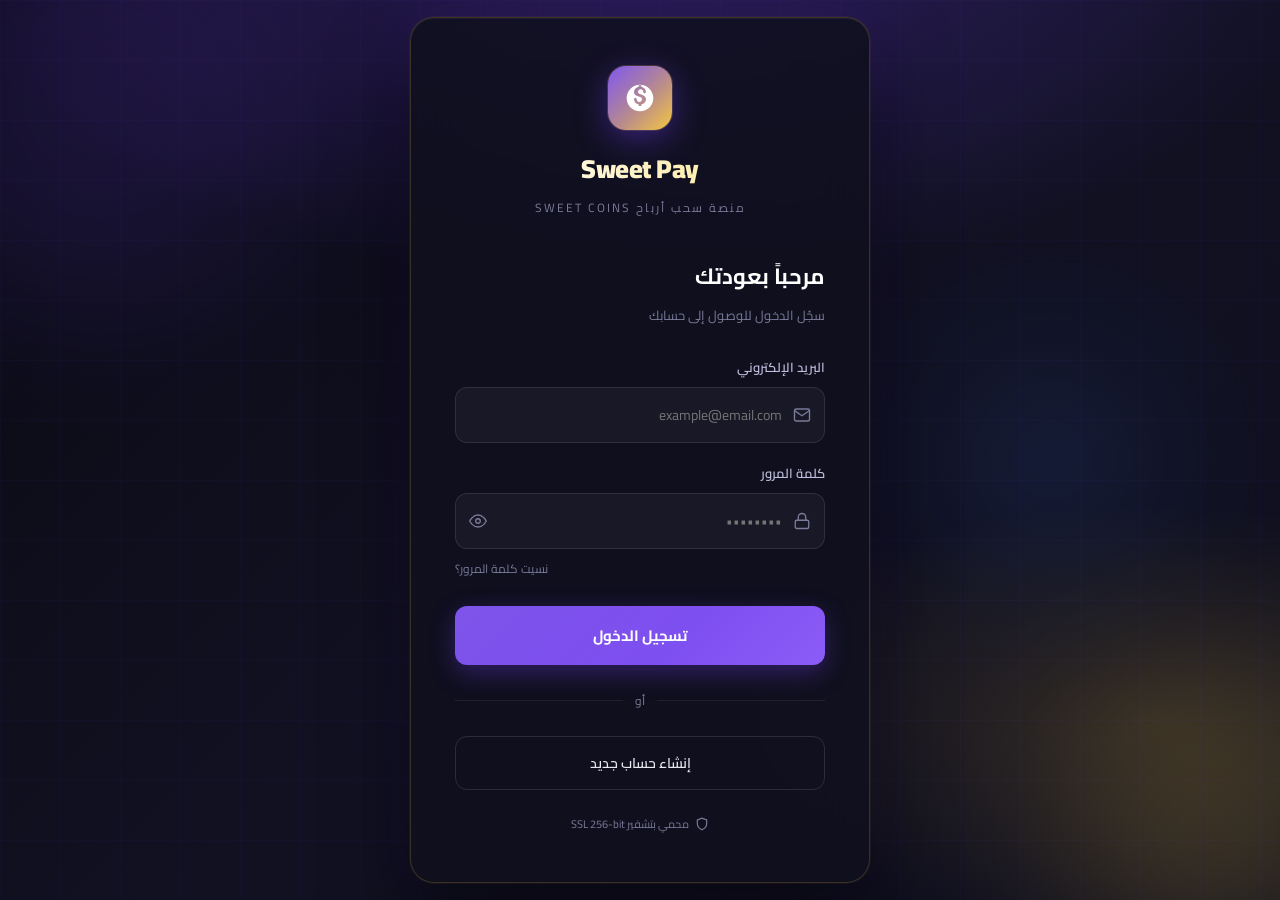
==== commit ef48c814: "Update index.html" ====
--- a/index.html
+++ b/index.html
@@ -1,681 +1,413 @@
 <!DOCTYPE html>
-<html lang="en">
+<html lang="ar" dir="rtl">
 <head>
-  <meta charset="UTF-8" />
-  <meta name="viewport" content="width=device-width, initial-scale=1.0" />
-  <title>Sweet Pay — SweetCoin Exchange</title>
-  <meta name="description" content="Sweet Pay is the fastest, most secure platform to convert SweetCoin (SWC) into Sweet Pay (SWP) instantly." />
-  <link rel="icon" href="assets/images/favicon.svg" type="image/svg+xml" />
-  <link rel="preconnect" href="https://fonts.googleapis.com" />
-  <link rel="preconnect" href="https://fonts.gstatic.com" crossorigin />
-  <link href="https://fonts.googleapis.com/css2?family=Inter:wght@300;400;500;600;700;800;900&family=Space+Grotesk:wght@400;500;600;700&display=swap" rel="stylesheet" />
-  <link rel="stylesheet" href="assets/css/style.css" />
+<meta charset="UTF-8">
+<meta name="viewport" content="width=device-width, initial-scale=1.0">
+<title>Sweet Pay – تسجيل الدخول</title>
+<link rel="preconnect" href="https://fonts.googleapis.com">
+<link href="https://fonts.googleapis.com/css2?family=Cairo:wght@300;400;600;700;900&display=swap" rel="stylesheet">
+<style>
+  *, *::before, *::after { box-sizing: border-box; margin: 0; padding: 0; }
+
+  :root {
+    --gold: #f5c842;
+    --gold-light: #fde68a;
+    --dark: #0a0a14;
+    --dark2: #111122;
+    --dark3: #1a1a2e;
+    --purple: #6c3de8;
+    --purple2: #8b5cf6;
+    --glass: rgba(255,255,255,0.04);
+    --border: rgba(245,200,66,0.18);
+    --text: #e8e8f0;
+    --muted: #7b7b9a;
+  }
+
+  html, body {
+    height: 100%;
+    font-family: 'Cairo', sans-serif;
+    background: var(--dark);
+    color: var(--text);
+    overflow: hidden;
+  }
+
+  /* Animated background */
+  .bg {
+    position: fixed; inset: 0; z-index: 0;
+    background: radial-gradient(ellipse 80% 60% at 50% -10%, rgba(108,61,232,0.35) 0%, transparent 70%),
+                radial-gradient(ellipse 60% 40% at 90% 80%, rgba(245,200,66,0.12) 0%, transparent 60%),
+                linear-gradient(135deg, #0a0a14 0%, #111122 50%, #0f0f1e 100%);
+  }
+
+  .bg-orbs {
+    position: fixed; inset: 0; z-index: 0; overflow: hidden;
+  }
+  .orb {
+    position: absolute; border-radius: 50%;
+    filter: blur(80px); opacity: 0.15;
+    animation: floatOrb 12s ease-in-out infinite;
+  }
+  .orb1 { width: 400px; height: 400px; background: var(--purple); top: -100px; left: -100px; animation-delay: 0s; }
+  .orb2 { width: 300px; height: 300px; background: var(--gold); bottom: -80px; right: -80px; animation-delay: -4s; }
+  .orb3 { width: 200px; height: 200px; background: #3b82f6; top: 40%; right: 10%; animation-delay: -8s; }
+
+  @keyframes floatOrb {
+    0%, 100% { transform: translate(0,0) scale(1); }
+    50% { transform: translate(20px, -20px) scale(1.05); }
+  }
+
+  /* Grid lines */
+  .grid-lines {
+    position: fixed; inset: 0; z-index: 0;
+    background-image:
+      linear-gradient(rgba(108,61,232,0.04) 1px, transparent 1px),
+      linear-gradient(90deg, rgba(108,61,232,0.04) 1px, transparent 1px);
+    background-size: 60px 60px;
+  }
+
+  /* Main wrapper */
+  .wrapper {
+    position: relative; z-index: 1;
+    height: 100vh;
+    display: flex;
+    align-items: center;
+    justify-content: center;
+    padding: 20px;
+  }
+
+  .card {
+    background: rgba(16,16,30,0.85);
+    backdrop-filter: blur(24px);
+    border: 1px solid var(--border);
+    border-radius: 24px;
+    padding: 48px 44px;
+    width: 100%;
+    max-width: 460px;
+    box-shadow:
+      0 0 0 1px rgba(245,200,66,0.05),
+      0 40px 80px rgba(0,0,0,0.6),
+      0 0 60px rgba(108,61,232,0.12),
+      inset 0 1px 0 rgba(255,255,255,0.05);
+    animation: fadeIn 0.7s ease;
+  }
+
+  @keyframes fadeIn {
+    from { opacity: 0; transform: translateY(24px); }
+    to   { opacity: 1; transform: translateY(0); }
+  }
+
+  /* Logo */
+  .logo-area {
+    text-align: center;
+    margin-bottom: 36px;
+  }
+
+  .logo-icon {
+    width: 64px; height: 64px;
+    background: linear-gradient(135deg, var(--purple) 0%, var(--gold) 100%);
+    border-radius: 18px;
+    display: inline-flex; align-items: center; justify-content: center;
+    margin-bottom: 14px;
+    box-shadow: 0 8px 32px rgba(108,61,232,0.45), 0 0 0 1px rgba(245,200,66,0.2);
+    position: relative;
+    overflow: hidden;
+  }
+  .logo-icon::after {
+    content: '';
+    position: absolute; inset: 0;
+    background: linear-gradient(135deg, rgba(255,255,255,0.15) 0%, transparent 60%);
+  }
+  .logo-icon svg { width: 32px; height: 32px; fill: #fff; position: relative; z-index: 1; }
+
+  .logo-name {
+    font-size: 26px; font-weight: 900;
+    letter-spacing: -0.5px;
+    background: linear-gradient(90deg, #fff 0%, var(--gold-light) 100%);
+    -webkit-background-clip: text; -webkit-text-fill-color: transparent;
+  }
+  .logo-sub {
+    font-size: 12px; color: var(--muted); margin-top: 3px;
+    letter-spacing: 2px; text-transform: uppercase; font-weight: 400;
+  }
+
+  /* Form */
+  h2 {
+    font-size: 22px; font-weight: 700; color: #fff;
+    margin-bottom: 6px;
+  }
+  .subtitle { font-size: 13px; color: var(--muted); margin-bottom: 28px; }
+
+  .field {
+    margin-bottom: 18px;
+  }
+  label {
+    display: block;
+    font-size: 13px; font-weight: 600;
+    color: #c0bedd; margin-bottom: 8px;
+  }
+
+  .input-wrap {
+    position: relative;
+  }
+  .input-wrap svg {
+    position: absolute; top: 50%; transform: translateY(-50%);
+    right: 14px; width: 18px; height: 18px;
+    stroke: var(--muted); fill: none; stroke-width: 1.8;
+    transition: stroke 0.2s;
+  }
+
+  input[type="email"], input[type="password"] {
+    width: 100%;
+    background: rgba(255,255,255,0.04);
+    border: 1px solid rgba(255,255,255,0.1);
+    border-radius: 12px;
+    color: #fff;
+    font-family: 'Cairo', sans-serif;
+    font-size: 14px;
+    padding: 14px 42px 14px 16px;
+    outline: none;
+    transition: all 0.25s;
+    direction: ltr; text-align: right;
+  }
+  input:focus {
+    border-color: var(--purple2);
+    background: rgba(139,92,246,0.06);
+    box-shadow: 0 0 0 3px rgba(139,92,246,0.12);
+  }
+  input:focus + svg { stroke: var(--purple2); }
+
+  .input-wrap:focus-within svg { stroke: var(--purple2); }
+
+  .toggle-pass {
+    position: absolute; top: 50%; transform: translateY(-50%);
+    left: 14px; cursor: pointer;
+    background: none; border: none; padding: 0;
+    display: flex;
+  }
+  .toggle-pass svg {
+    position: static; transform: none;
+    width: 18px; height: 18px;
+    stroke: var(--muted); fill: none; stroke-width: 1.8;
+    transition: stroke 0.2s;
+  }
+  .toggle-pass:hover svg { stroke: var(--gold); }
+
+  .forgot {
+    display: flex; justify-content: flex-end; margin-top: 8px;
+  }
+  .forgot a {
+    font-size: 12px; color: var(--muted);
+    text-decoration: none; transition: color 0.2s;
+  }
+  .forgot a:hover { color: var(--gold); }
+
+  .error-msg {
+    display: none;
+    background: rgba(239,68,68,0.1);
+    border: 1px solid rgba(239,68,68,0.25);
+    border-radius: 10px;
+    color: #f87171;
+    font-size: 13px;
+    padding: 10px 14px;
+    margin-bottom: 16px;
+    text-align: center;
+  }
+  .error-msg.show { display: block; animation: shake 0.3s ease; }
+  @keyframes shake {
+    0%,100%{transform:translateX(0)}25%{transform:translateX(-6px)}75%{transform:translateX(6px)}
+  }
+
+  .btn-login {
+    width: 100%;
+    background: linear-gradient(135deg, var(--purple) 0%, var(--purple2) 100%);
+    border: none;
+    border-radius: 12px;
+    color: #fff;
+    font-family: 'Cairo', sans-serif;
+    font-size: 15px; font-weight: 700;
+    padding: 15px;
+    cursor: pointer;
+    margin-top: 8px;
+    position: relative; overflow: hidden;
+    transition: transform 0.15s, box-shadow 0.2s;
+    box-shadow: 0 8px 24px rgba(108,61,232,0.35);
+  }
+  .btn-login::after {
+    content: '';
+    position: absolute; inset: 0;
+    background: linear-gradient(135deg, rgba(255,255,255,0.12) 0%, transparent 60%);
+  }
+  .btn-login:hover {
+    transform: translateY(-2px);
+    box-shadow: 0 12px 32px rgba(108,61,232,0.5);
+  }
+  .btn-login:active { transform: translateY(0); }
+  .btn-login.loading { pointer-events: none; opacity: 0.8; }
+
+  .spinner {
+    display: inline-block; width: 16px; height: 16px;
+    border: 2px solid rgba(255,255,255,0.3);
+    border-top-color: #fff;
+    border-radius: 50%;
+    animation: spin 0.7s linear infinite;
+    vertical-align: middle; margin-left: 8px;
+  }
+  @keyframes spin { to { transform: rotate(360deg); } }
+
+  .divider {
+    display: flex; align-items: center; gap: 12px;
+    margin: 24px 0;
+    color: var(--muted); font-size: 12px;
+  }
+  .divider::before, .divider::after {
+    content: ''; flex: 1;
+    height: 1px; background: rgba(255,255,255,0.07);
+  }
+
+  .btn-register {
+    width: 100%;
+    background: transparent;
+    border: 1px solid rgba(255,255,255,0.12);
+    border-radius: 12px;
+    color: var(--text);
+    font-family: 'Cairo', sans-serif;
+    font-size: 14px; font-weight: 600;
+    padding: 13px;
+    cursor: pointer;
+    transition: all 0.2s;
+    text-decoration: none;
+    display: block; text-align: center;
+  }
+  .btn-register:hover {
+    border-color: var(--gold);
+    color: var(--gold);
+    background: rgba(245,200,66,0.05);
+  }
+
+  /* Bottom badge */
+  .secure-badge {
+    display: flex; align-items: center; justify-content: center;
+    gap: 6px; margin-top: 24px;
+    color: var(--muted); font-size: 11px;
+  }
+  .secure-badge svg { width: 14px; height: 14px; stroke: currentColor; fill: none; stroke-width: 2; }
+</style>
 </head>
 <body>
 
-  <!-- NAV -->
-  <nav class="nav" id="nav">
-    <div class="nav__container">
-      <a href="#" class="nav__logo">
-        <span class="nav__logo-icon">
-          <svg width="32" height="32" viewBox="0 0 32 32" fill="none"><circle cx="16" cy="16" r="16" fill="url(#lg1)"/><path d="M10 16.5C10 13.462 12.462 11 15.5 11H19a3 3 0 010 6h-3.5a1.5 1.5 0 000 3H19" stroke="#fff" stroke-width="2" stroke-linecap="round"/><defs><linearGradient id="lg1" x1="0" y1="0" x2="32" y2="32" gradientUnits="userSpaceOnUse"><stop stop-color="#f59e0b"/><stop offset="1" stop-color="#d97706"/></linearGradient></defs></svg>
-        </span>
-        <span>Sweet<strong>Pay</strong></span>
-      </a>
-      <ul class="nav__links">
-        <li><a href="#features">Features</a></li>
-        <li><a href="#how">How it works</a></li>
-        <li><a href="#rates">Live Rates</a></li>
-        <li><a href="#faq">FAQ</a></li>
-      </ul>
-      <div class="nav__actions" id="nav-actions">
-        <a href="login.html" class="btn btn--ghost">Log In</a>
-        <a href="register.html" class="btn btn--primary">Sign Up</a>
+<div class="bg"></div>
+<div class="bg-orbs">
+  <div class="orb orb1"></div>
+  <div class="orb orb2"></div>
+  <div class="orb orb3"></div>
+</div>
+<div class="grid-lines"></div>
+
+<div class="wrapper">
+  <div class="card">
+
+    <div class="logo-area">
+      <div class="logo-icon">
+        <svg viewBox="0 0 24 24"><path d="M12 2C6.48 2 2 6.48 2 12s4.48 10 10 10 10-4.48 10-10S17.52 2 12 2zm1 14.93V18h-2v-1.07C9.06 16.54 7.5 14.93 7.5 13c0-.55.45-1 1-1s1 .45 1 1c0 1.1.9 2 2 2s2-.9 2-2c0-1.08-.73-1.56-2.5-2.08C8.56 10.22 7.5 9.12 7.5 7.5c0-1.93 1.56-3.54 3.5-3.93V2.5h2v1.07C14.94 3.96 16.5 5.57 16.5 7.5c0 .55-.45 1-1 1s-1-.45-1-1c0-1.1-.9-2-2-2s-2 .9-2 2c0 .79.47 1.26 2.5 1.92C15.44 10.28 16.5 11.38 16.5 13c0 1.93-1.56 3.54-3.5 3.93z"/></svg>
       </div>
-      <button class="nav__burger" id="burger" aria-label="Menu">
-        <span></span><span></span><span></span>
-      </button>
+      <div class="logo-name">Sweet Pay</div>
+      <div class="logo-sub">منصة سحب أرباح Sweet Coins</div>
     </div>
-    <div class="nav__mobile" id="mobile-menu">
-      <a href="#features">Features</a>
-      <a href="#how">How it works</a>
-      <a href="#rates">Live Rates</a>
-      <a href="#faq">FAQ</a>
-      <button class="btn btn--primary" id="nav-signup-btn-mob" style="margin-top:8px;">Sign Up</button>
-    </div>
-  </nav>
-
-  <!-- ══════════════ AUTH MODALS ══════════════ -->
-
-  <!-- LOGIN MODAL -->
-  <div class="auth-modal" id="login-modal" role="dialog" aria-modal="true" aria-label="Login">
-    <div class="auth-modal__overlay" data-close="login-modal"></div>
-    <div class="auth-modal__box">
-      <button class="auth-modal__close" data-close="login-modal" aria-label="Close">&times;</button>
-      <div class="auth-modal__logo">
-        <svg width="36" height="36" viewBox="0 0 32 32" fill="none"><circle cx="16" cy="16" r="16" fill="url(#amlg1)"/><path d="M10 16.5C10 13.462 12.462 11 15.5 11H19a3 3 0 010 6h-3.5a1.5 1.5 0 000 3H19" stroke="#fff" stroke-width="2" stroke-linecap="round"/><defs><linearGradient id="amlg1" x1="0" y1="0" x2="32" y2="32" gradientUnits="userSpaceOnUse"><stop stop-color="#f59e0b"/><stop offset="1" stop-color="#d97706"/></linearGradient></defs></svg>
-        <span>Sweet<strong>Pay</strong></span>
-      </div>
-      <h2 class="auth-modal__title">Welcome back</h2>
-      <p class="auth-modal__sub">Sign in to your Sweet Pay account</p>
-
-      <form class="auth-form" id="login-form" novalidate>
-        <div class="auth-field">
-          <label for="login-email">Email address</label>
-          <div class="auth-field__wrap">
-            <svg class="auth-field__icon" width="16" height="16" viewBox="0 0 16 16" fill="none"><path d="M2 4l6 5 6-5M2 4h12v9H2V4z" stroke="currentColor" stroke-width="1.2" stroke-linecap="round" stroke-linejoin="round"/></svg>
-            <input type="email" id="login-email" placeholder="you@example.com" autocomplete="email" required />
-          </div>
-          <span class="auth-field__err" id="login-email-err"></span>
-        </div>
-        <div class="auth-field">
-          <label for="login-password">
-            Password
-            <a href="#" class="auth-field__forgot" tabindex="-1">Forgot password?</a>
-          </label>
-          <div class="auth-field__wrap">
-            <svg class="auth-field__icon" width="16" height="16" viewBox="0 0 16 16" fill="none"><rect x="3" y="7" width="10" height="7" rx="1.5" stroke="currentColor" stroke-width="1.2"/><path d="M5 7V5a3 3 0 016 0v2" stroke="currentColor" stroke-width="1.2" stroke-linecap="round"/></svg>
-            <input type="password" id="login-password" placeholder="••••••••" autocomplete="current-password" required />
-            <button type="button" class="auth-field__eye" data-target="login-password" aria-label="Show password">
-              <svg width="15" height="15" viewBox="0 0 24 24" fill="none"><path d="M1 12s4-8 11-8 11 8 11 8-4 8-11 8-11-8-11-8z" stroke="currentColor" stroke-width="1.5"/><circle cx="12" cy="12" r="3" stroke="currentColor" stroke-width="1.5"/></svg>
-            </button>
-          </div>
-          <span class="auth-field__err" id="login-pass-err"></span>
-        </div>
-        <div class="auth-field auth-field--check">
-          <label class="auth-check">
-            <input type="checkbox" id="login-remember" />
-            <span class="auth-check__box"></span>
-            Remember me for 30 days
-          </label>
-        </div>
-        <div class="auth-field__err auth-field__err--center" id="login-global-err"></div>
-        <button type="submit" class="btn btn--primary btn--full auth-submit" id="login-submit">
-          <span class="auth-submit__text">Sign In</span>
-          <span class="auth-submit__loader" hidden>
-            <svg width="18" height="18" viewBox="0 0 24 24" fill="none" class="spin"><circle cx="12" cy="12" r="10" stroke="currentColor" stroke-width="2" stroke-dasharray="60" stroke-dashoffset="20"/></svg>
-          </span>
-        </button>
-      </form>
-
-      <p class="auth-modal__switch">
-        Don't have an account?
-        <button type="button" class="auth-switch-btn" data-open="signup-modal" data-close-self="login-modal">Create one</button>
-      </p>
-    </div>
-  </div>
-
-  <!-- SIGNUP MODAL -->
-  <div class="auth-modal" id="signup-modal" role="dialog" aria-modal="true" aria-label="Sign Up">
-    <div class="auth-modal__overlay" data-close="signup-modal"></div>
-    <div class="auth-modal__box">
-      <button class="auth-modal__close" data-close="signup-modal" aria-label="Close">&times;</button>
-      <div class="auth-modal__logo">
-        <svg width="36" height="36" viewBox="0 0 32 32" fill="none"><circle cx="16" cy="16" r="16" fill="url(#amlg2)"/><path d="M10 16.5C10 13.462 12.462 11 15.5 11H19a3 3 0 010 6h-3.5a1.5 1.5 0 000 3H19" stroke="#fff" stroke-width="2" stroke-linecap="round"/><defs><linearGradient id="amlg2" x1="0" y1="0" x2="32" y2="32" gradientUnits="userSpaceOnUse"><stop stop-color="#f59e0b"/><stop offset="1" stop-color="#d97706"/></linearGradient></defs></svg>
-        <span>Sweet<strong>Pay</strong></span>
-      </div>
-      <h2 class="auth-modal__title">Create your account</h2>
-      <p class="auth-modal__sub">Start exchanging SweetCoin in seconds</p>
-
-      <form class="auth-form" id="signup-form" novalidate>
-        <div class="auth-field">
-          <label for="signup-name">Full name</label>
-          <div class="auth-field__wrap">
-            <svg class="auth-field__icon" width="16" height="16" viewBox="0 0 16 16" fill="none"><circle cx="8" cy="5" r="3" stroke="currentColor" stroke-width="1.2"/><path d="M2 14c0-3.314 2.686-5 6-5s6 1.686 6 5" stroke="currentColor" stroke-width="1.2" stroke-linecap="round"/></svg>
-            <input type="text" id="signup-name" placeholder="Your full name" autocomplete="name" required />
-          </div>
-          <span class="auth-field__err" id="signup-name-err"></span>
-        </div>
-        <div class="auth-field">
-          <label for="signup-email">Email address</label>
-          <div class="auth-field__wrap">
-            <svg class="auth-field__icon" width="16" height="16" viewBox="0 0 16 16" fill="none"><path d="M2 4l6 5 6-5M2 4h12v9H2V4z" stroke="currentColor" stroke-width="1.2" stroke-linecap="round" stroke-linejoin="round"/></svg>
-            <input type="email" id="signup-email" placeholder="you@example.com" autocomplete="email" required />
-          </div>
-          <span class="auth-field__err" id="signup-email-err"></span>
-        </div>
-        <div class="auth-field">
-          <label for="signup-password">Password</label>
-          <div class="auth-field__wrap">
-            <svg class="auth-field__icon" width="16" height="16" viewBox="0 0 16 16" fill="none"><rect x="3" y="7" width="10" height="7" rx="1.5" stroke="currentColor" stroke-width="1.2"/><path d="M5 7V5a3 3 0 016 0v2" stroke="currentColor" stroke-width="1.2" stroke-linecap="round"/></svg>
-            <input type="password" id="signup-password" placeholder="Min 8 characters" autocomplete="new-password" required />
-            <button type="button" class="auth-field__eye" data-target="signup-password" aria-label="Show password">
-              <svg width="15" height="15" viewBox="0 0 24 24" fill="none"><path d="M1 12s4-8 11-8 11 8 11 8-4 8-11 8-11-8-11-8z" stroke="currentColor" stroke-width="1.5"/><circle cx="12" cy="12" r="3" stroke="currentColor" stroke-width="1.5"/></svg>
-            </button>
-          </div>
-          <span class="auth-field__err" id="signup-pass-err"></span>
-          <div class="password-strength" id="pw-strength" hidden>
-            <div class="pw-bar"><div class="pw-bar__fill" id="pw-fill"></div></div>
-            <span id="pw-label">Weak</span>
-          </div>
-        </div>
-        <div class="auth-field">
-          <label for="signup-confirm">Confirm password</label>
-          <div class="auth-field__wrap">
-            <svg class="auth-field__icon" width="16" height="16" viewBox="0 0 16 16" fill="none"><rect x="3" y="7" width="10" height="7" rx="1.5" stroke="currentColor" stroke-width="1.2"/><path d="M5 7V5a3 3 0 016 0v2" stroke="currentColor" stroke-width="1.2" stroke-linecap="round"/></svg>
-            <input type="password" id="signup-confirm" placeholder="Re-enter password" autocomplete="new-password" required />
-          </div>
-          <span class="auth-field__err" id="signup-confirm-err"></span>
-        </div>
-        <div class="auth-field auth-field--check">
-          <label class="auth-check">
-            <input type="checkbox" id="signup-terms" required />
-            <span class="auth-check__box"></span>
-            I agree to the <a href="#">Terms of Service</a> and <a href="#">Privacy Policy</a>
-          </label>
-          <span class="auth-field__err" id="signup-terms-err"></span>
-        </div>
-        <div class="auth-field__err auth-field__err--center" id="signup-global-err"></div>
-        <button type="submit" class="btn btn--primary btn--full auth-submit" id="signup-submit">
-          <span class="auth-submit__text">Create Account</span>
-          <span class="auth-submit__loader" hidden>
-            <svg width="18" height="18" viewBox="0 0 24 24" fill="none" class="spin"><circle cx="12" cy="12" r="10" stroke="currentColor" stroke-width="2" stroke-dasharray="60" stroke-dashoffset="20"/></svg>
-          </span>
-        </button>
-      </form>
-
-      <p class="auth-modal__switch">
-        Already have an account?
-        <button type="button" class="auth-switch-btn" data-open="login-modal" data-close-self="signup-modal">Sign in</button>
-      </p>
-    </div>
-  </div>
-
-  <!-- USER MENU DROPDOWN (shown when logged in) -->
-  <div class="user-dropdown" id="user-dropdown" hidden>
-    <div class="user-dropdown__header">
-      <div class="user-dropdown__avatar" id="ud-avatar"></div>
-      <div>
-        <div class="user-dropdown__name" id="ud-name"></div>
-        <div class="user-dropdown__email" id="ud-email"></div>
-      </div>
-    </div>
-    <hr class="user-dropdown__divider"/>
-    <a href="#exchange" class="user-dropdown__item">Exchange</a>
-    <a href="#rates" class="user-dropdown__item">Live Rates</a>
-    <hr class="user-dropdown__divider"/>
-    <button class="user-dropdown__item user-dropdown__item--danger" id="logout-btn">Sign Out</button>
-  </div>
-
-  <!-- HERO -->
-  <section class="hero">
-    <div class="hero__bg">
-      <div class="hero__orb hero__orb--1"></div>
-      <div class="hero__orb hero__orb--2"></div>
-      <div class="hero__orb hero__orb--3"></div>
-      <div class="hero__grid"></div>
-    </div>
-    <div class="container">
-      <div class="hero__inner">
-        <div class="hero__text" data-animate="fade-up">
-          <div class="hero__badge">
-            <span class="badge__dot"></span>
-            Live Exchange · Zero Hidden Fees
-          </div>
-          <h1 class="hero__title">
-            Exchange <span class="gradient-text">SweetCoin</span><br/>
-            Into Real Value
-          </h1>
-          <p class="hero__subtitle">
-            Sweet Pay is the fastest, most transparent platform to convert SweetCoin (SWC) to Sweet Pay (SWP). Instant settlements, institutional-grade security, and the best rates on the market.
-          </p>
-          <div class="hero__cta">
-            <a href="#exchange" class="btn btn--primary btn--lg">Start Exchanging</a>
-            <a href="#how" class="btn btn--ghost btn--lg">
-              <svg width="16" height="16" viewBox="0 0 16 16" fill="none"><circle cx="8" cy="8" r="7" stroke="currentColor" stroke-width="1.5"/><path d="M6.5 5.5L10 8l-3.5 2.5" stroke="currentColor" stroke-width="1.5" stroke-linecap="round" stroke-linejoin="round"/></svg>
-              Watch Demo
-            </a>
-          </div>
-          <div class="hero__trust">
-            <div class="trust__item">
-              <strong>$2.4B+</strong>
-              <span>Total Volume</span>
-            </div>
-            <div class="trust__divider"></div>
-            <div class="trust__item">
-              <strong>180K+</strong>
-              <span>Active Users</span>
-            </div>
-            <div class="trust__divider"></div>
-            <div class="trust__item">
-              <strong>99.98%</strong>
-              <span>Uptime SLA</span>
-            </div>
-          </div>
-        </div>
-
-        <!-- EXCHANGE WIDGET -->
-        <div class="widget" id="exchange" data-animate="fade-left">
-          <div class="widget__header">
-            <h3>Exchange Now</h3>
-            <div class="widget__rate-badge">
-              <span class="rate__live"></span>
-              Live Rate
-            </div>
-          </div>
-
-          <div class="widget__body">
-            <div class="field">
-              <label class="field__label">You Send</label>
-              <div class="field__input-wrap">
-                <input type="number" id="swc-input" class="field__input" placeholder="0.00" value="1000" />
-                <div class="field__token">
-                  <span class="token__icon token__icon--swc">SWC</span>
-                  <span class="token__name">SweetCoin</span>
-                </div>
-              </div>
-              <div class="field__balance">Balance: <span id="swc-balance">25,400.00</span> SWC</div>
-            </div>
-
-            <button class="swap-btn" id="swap-btn" title="Swap currencies">
-              <svg width="20" height="20" viewBox="0 0 20 20" fill="none"><path d="M5 7l-3 3 3 3M15 13l3-3-3-3M2 10h16" stroke="currentColor" stroke-width="1.5" stroke-linecap="round" stroke-linejoin="round"/></svg>
-            </button>
-
-            <div class="field">
-              <label class="field__label">You Receive</label>
-              <div class="field__input-wrap">
-                <input type="number" id="swp-output" class="field__input field__input--output" placeholder="0.00" readonly />
-                <div class="field__token">
-                  <span class="token__icon token__icon--swp">SWP</span>
-                  <span class="token__name">SweetPay</span>
-                </div>
-              </div>
-              <div class="field__balance">Balance: <span id="swp-balance">0.00</span> SWP</div>
-            </div>
-
-            <div class="widget__info">
-              <div class="info__row">
-                <span>Exchange Rate</span>
-                <span id="rate-display"><strong>1 SWC</strong> = <strong class="gradient-text" id="rate-val">0.842</strong> SWP</span>
-              </div>
-              <div class="info__row">
-                <span>Network Fee</span>
-                <span class="info__green">Free</span>
-              </div>
-              <div class="info__row">
-                <span>Settlement</span>
-                <span>~30 seconds</span>
-              </div>
-              <div class="info__row">
-                <span>You Save</span>
-                <span class="info__green" id="save-val">$0.00 vs competitors</span>
-              </div>
-            </div>
-
-            <button class="btn btn--primary btn--full" id="exchange-btn">
-              <svg width="18" height="18" viewBox="0 0 18 18" fill="none"><path d="M9 1v16M1 9h16" stroke="currentColor" stroke-width="1.5" stroke-linecap="round"/></svg>
-              Exchange Now
-            </button>
-
-            <p class="widget__note">By exchanging, you agree to our <a href="#">Terms of Service</a></p>
-          </div>
+
+    <h2>مرحباً بعودتك</h2>
+    <p class="subtitle">سجّل الدخول للوصول إلى حسابك</p>
+
+    <div class="error-msg" id="errorMsg">البريد الإلكتروني أو كلمة المرور غير صحيحة</div>
+
+    <form id="loginForm" novalidate>
+      <div class="field">
+        <label for="email">البريد الإلكتروني</label>
+        <div class="input-wrap">
+          <input type="email" id="email" placeholder="example@email.com" autocomplete="email" required>
+          <svg viewBox="0 0 24 24"><path d="M4 4h16c1.1 0 2 .9 2 2v12c0 1.1-.9 2-2 2H4c-1.1 0-2-.9-2-2V6c0-1.1.9-2 2-2z"/><polyline points="22,6 12,13 2,6"/></svg>
         </div>
       </div>
+
+      <div class="field">
+        <label for="password">كلمة المرور</label>
+        <div class="input-wrap">
+          <input type="password" id="password" placeholder="••••••••" autocomplete="current-password" required>
+          <svg viewBox="0 0 24 24"><rect x="3" y="11" width="18" height="11" rx="2" ry="2"/><path d="M7 11V7a5 5 0 0 1 10 0v4"/></svg>
+          <button type="button" class="toggle-pass" id="togglePass" aria-label="إظهار كلمة المرور">
+            <svg id="eyeIcon" viewBox="0 0 24 24"><path d="M1 12s4-8 11-8 11 8 11 8-4 8-11 8-11-8-11-8z"/><circle cx="12" cy="12" r="3"/></svg>
+          </button>
+        </div>
+        <div class="forgot"><a href="#">نسيت كلمة المرور؟</a></div>
+      </div>
+
+      <button type="submit" class="btn-login" id="loginBtn">
+        <span id="btnText">تسجيل الدخول</span>
+      </button>
+    </form>
+
+    <div class="divider">أو</div>
+
+    <a href="register.html" class="btn-register">إنشاء حساب جديد</a>
+
+    <div class="secure-badge">
+      <svg viewBox="0 0 24 24"><path d="M12 22s8-4 8-10V5l-8-3-8 3v7c0 6 8 10 8 10z"/></svg>
+      محمي بتشفير SSL 256-bit
     </div>
-  </section>
-
-  <!-- TICKER -->
-  <div class="ticker">
-    <div class="ticker__track" id="ticker-track">
-      <div class="ticker__item"><span class="ticker__sym">SWC/SWP</span> <span class="ticker__price" id="t1">0.842</span> <span class="ticker__up">+2.14%</span></div>
-      <div class="ticker__item"><span class="ticker__sym">SWC/USD</span> <span class="ticker__price">$0.038</span> <span class="ticker__up">+1.87%</span></div>
-      <div class="ticker__item"><span class="ticker__sym">SWP/USD</span> <span class="ticker__price">$0.045</span> <span class="ticker__up">+0.94%</span></div>
-      <div class="ticker__item"><span class="ticker__sym">SWC/BTC</span> <span class="ticker__price">0.0000008</span> <span class="ticker__up">+3.21%</span></div>
-      <div class="ticker__item"><span class="ticker__sym">SWC/ETH</span> <span class="ticker__price">0.000014</span> <span class="ticker__down">-0.55%</span></div>
-      <div class="ticker__item"><span class="ticker__sym">SWP/BTC</span> <span class="ticker__price">0.00000095</span> <span class="ticker__up">+1.32%</span></div>
-      <div class="ticker__item"><span class="ticker__sym">Volume 24H</span> <span class="ticker__price">$48.7M</span> <span class="ticker__up">+12.4%</span></div>
-      <!-- duplicated for infinite scroll -->
-      <div class="ticker__item"><span class="ticker__sym">SWC/SWP</span> <span class="ticker__price">0.842</span> <span class="ticker__up">+2.14%</span></div>
-      <div class="ticker__item"><span class="ticker__sym">SWC/USD</span> <span class="ticker__price">$0.038</span> <span class="ticker__up">+1.87%</span></div>
-      <div class="ticker__item"><span class="ticker__sym">SWP/USD</span> <span class="ticker__price">$0.045</span> <span class="ticker__up">+0.94%</span></div>
-      <div class="ticker__item"><span class="ticker__sym">SWC/BTC</span> <span class="ticker__price">0.0000008</span> <span class="ticker__up">+3.21%</span></div>
-      <div class="ticker__item"><span class="ticker__sym">SWC/ETH</span> <span class="ticker__price">0.000014</span> <span class="ticker__down">-0.55%</span></div>
-      <div class="ticker__item"><span class="ticker__sym">SWP/BTC</span> <span class="ticker__price">0.00000095</span> <span class="ticker__up">+1.32%</span></div>
-      <div class="ticker__item"><span class="ticker__sym">Volume 24H</span> <span class="ticker__price">$48.7M</span> <span class="ticker__up">+12.4%</span></div>
-    </div>
+
   </div>
-
-  <!-- FEATURES -->
-  <section class="section" id="features">
-    <div class="container">
-      <div class="section__header" data-animate="fade-up">
-        <div class="section__label">Why Sweet Pay</div>
-        <h2 class="section__title">Built for <span class="gradient-text">speed</span> and <span class="gradient-text">trust</span></h2>
-        <p class="section__desc">Every feature is designed to give you the fastest, safest, and most transparent SweetCoin exchange experience.</p>
-      </div>
-      <div class="features__grid">
-        <div class="feature-card" data-animate="fade-up" style="--delay: 0s">
-          <div class="feature-card__icon">
-            <svg width="24" height="24" viewBox="0 0 24 24" fill="none"><path d="M13 2L3 14h9l-1 8 10-12h-9l1-8z" stroke="currentColor" stroke-width="1.5" stroke-linecap="round" stroke-linejoin="round"/></svg>
-          </div>
-          <h3>Instant Settlement</h3>
-          <p>Exchanges settle in under 30 seconds. No waiting, no uncertainty — your SWP lands immediately.</p>
-        </div>
-        <div class="feature-card" data-animate="fade-up" style="--delay: 0.1s">
-          <div class="feature-card__icon">
-            <svg width="24" height="24" viewBox="0 0 24 24" fill="none"><path d="M12 22s8-4 8-10V5l-8-3-8 3v7c0 6 8 10 8 10z" stroke="currentColor" stroke-width="1.5" stroke-linecap="round" stroke-linejoin="round"/></svg>
-          </div>
-          <h3>Bank-Grade Security</h3>
-          <p>256-bit AES encryption, cold wallet storage, and multi-factor authentication protect every transaction.</p>
-        </div>
-        <div class="feature-card" data-animate="fade-up" style="--delay: 0.2s">
-          <div class="feature-card__icon">
-            <svg width="24" height="24" viewBox="0 0 24 24" fill="none"><circle cx="12" cy="12" r="10" stroke="currentColor" stroke-width="1.5"/><path d="M12 6v6l4 2" stroke="currentColor" stroke-width="1.5" stroke-linecap="round"/></svg>
-          </div>
-          <h3>Real-Time Rates</h3>
-          <p>Our oracle pulls live data from 12 exchanges simultaneously, guaranteeing you always get the best rate.</p>
-        </div>
-        <div class="feature-card" data-animate="fade-up" style="--delay: 0.3s">
-          <div class="feature-card__icon">
-            <svg width="24" height="24" viewBox="0 0 24 24" fill="none"><path d="M12 1v22M17 5H9.5a3.5 3.5 0 100 7h5a3.5 3.5 0 110 7H6" stroke="currentColor" stroke-width="1.5" stroke-linecap="round" stroke-linejoin="round"/></svg>
-          </div>
-          <h3>Zero Hidden Fees</h3>
-          <p>What you see is exactly what you get. No conversion fees, no spread markups — completely transparent pricing.</p>
-        </div>
-        <div class="feature-card" data-animate="fade-up" style="--delay: 0.4s">
-          <div class="feature-card__icon">
-            <svg width="24" height="24" viewBox="0 0 24 24" fill="none"><rect x="2" y="3" width="20" height="14" rx="2" stroke="currentColor" stroke-width="1.5"/><path d="M8 21h8M12 17v4" stroke="currentColor" stroke-width="1.5" stroke-linecap="round"/></svg>
-          </div>
-          <h3>All Devices</h3>
-          <p>Web, iOS, and Android — exchange SweetCoin anywhere, anytime with our native apps and progressive web platform.</p>
-        </div>
-        <div class="feature-card" data-animate="fade-up" style="--delay: 0.5s">
-          <div class="feature-card__icon">
-            <svg width="24" height="24" viewBox="0 0 24 24" fill="none"><path d="M17 21v-2a4 4 0 00-4-4H5a4 4 0 00-4 4v2M9 11a4 4 0 100-8 4 4 0 000 8zM23 21v-2a4 4 0 00-3-3.87M16 3.13a4 4 0 010 7.75" stroke="currentColor" stroke-width="1.5" stroke-linecap="round" stroke-linejoin="round"/></svg>
-          </div>
-          <h3>Referral Rewards</h3>
-          <p>Earn 0.5% of every exchange your referrals make — forever. Build passive income with your network.</p>
-        </div>
-      </div>
-    </div>
-  </section>
-
-  <!-- HOW IT WORKS -->
-  <section class="section section--dark" id="how">
-    <div class="container">
-      <div class="section__header" data-animate="fade-up">
-        <div class="section__label">Process</div>
-        <h2 class="section__title">Three steps to <span class="gradient-text">exchange</span></h2>
-        <p class="section__desc">From SweetCoin to Sweet Pay in less than a minute — no paperwork, no delays.</p>
-      </div>
-      <div class="steps">
-        <div class="step" data-animate="fade-up" style="--delay: 0s">
-          <div class="step__number">01</div>
-          <div class="step__content">
-            <h3>Connect Your Wallet</h3>
-            <p>Link your SweetCoin wallet securely. We support all major wallet types including hardware wallets.</p>
-          </div>
-        </div>
-        <div class="step__arrow">
-          <svg width="40" height="16" viewBox="0 0 40 16" fill="none"><path d="M0 8h38M32 2l6 6-6 6" stroke="url(#ag)" stroke-width="1.5" stroke-linecap="round" stroke-linejoin="round"/><defs><linearGradient id="ag" x1="0" y1="8" x2="40" y2="8" gradientUnits="userSpaceOnUse"><stop stop-color="#f59e0b"/><stop offset="1" stop-color="#d97706"/></linearGradient></defs></svg>
-        </div>
-        <div class="step" data-animate="fade-up" style="--delay: 0.15s">
-          <div class="step__number">02</div>
-          <div class="step__content">
-            <h3>Set Your Amount</h3>
-            <p>Enter how much SWC you want to exchange. See live rates, final SWP amount, and estimated fees instantly.</p>
-          </div>
-        </div>
-        <div class="step__arrow">
-          <svg width="40" height="16" viewBox="0 0 40 16" fill="none"><path d="M0 8h38M32 2l6 6-6 6" stroke="url(#ag2)" stroke-width="1.5" stroke-linecap="round" stroke-linejoin="round"/><defs><linearGradient id="ag2" x1="0" y1="8" x2="40" y2="8" gradientUnits="userSpaceOnUse"><stop stop-color="#f59e0b"/><stop offset="1" stop-color="#d97706"/></linearGradient></defs></svg>
-        </div>
-        <div class="step" data-animate="fade-up" style="--delay: 0.3s">
-          <div class="step__number">03</div>
-          <div class="step__content">
-            <h3>Receive Sweet Pay</h3>
-            <p>Confirm the transaction and watch SWP land in your wallet in seconds. That's it — simple, fast, done.</p>
-          </div>
-        </div>
-      </div>
-    </div>
-  </section>
-
-  <!-- LIVE RATES -->
-  <section class="section" id="rates">
-    <div class="container">
-      <div class="section__header" data-animate="fade-up">
-        <div class="section__label">Markets</div>
-        <h2 class="section__title">Live <span class="gradient-text">Exchange Rates</span></h2>
-        <p class="section__desc">Real-time market data updated every 5 seconds.</p>
-      </div>
-      <div class="rates-table" data-animate="fade-up">
-        <div class="rates-table__header">
-          <span>Pair</span>
-          <span>Price</span>
-          <span>24H Change</span>
-          <span>Volume</span>
-          <span>Action</span>
-        </div>
-        <div class="rates-table__body" id="rates-body">
-          <!-- populated by JS -->
-        </div>
-      </div>
-    </div>
-  </section>
-
-  <!-- STATS -->
-  <section class="section stats-section">
-    <div class="container">
-      <div class="stats__grid">
-        <div class="stat-card" data-animate="fade-up" style="--delay:0s">
-          <div class="stat-card__value" data-count="2400000000">$2.4B</div>
-          <div class="stat-card__label">Total Volume Processed</div>
-        </div>
-        <div class="stat-card" data-animate="fade-up" style="--delay:0.1s">
-          <div class="stat-card__value" data-count="180000">180K+</div>
-          <div class="stat-card__label">Registered Users</div>
-        </div>
-        <div class="stat-card" data-animate="fade-up" style="--delay:0.2s">
-          <div class="stat-card__value">99.98%</div>
-          <div class="stat-card__label">Platform Uptime</div>
-        </div>
-        <div class="stat-card" data-animate="fade-up" style="--delay:0.3s">
-          <div class="stat-card__value">&lt;30s</div>
-          <div class="stat-card__label">Average Settlement Time</div>
-        </div>
-      </div>
-    </div>
-  </section>
-
-  <!-- TESTIMONIALS -->
-  <section class="section section--dark">
-    <div class="container">
-      <div class="section__header" data-animate="fade-up">
-        <div class="section__label">Community</div>
-        <h2 class="section__title">Trusted by <span class="gradient-text">thousands</span></h2>
-      </div>
-      <div class="testimonials" data-animate="fade-up">
-        <div class="testimonial">
-          <div class="testimonial__stars">★★★★★</div>
-          <p>"Sweet Pay completely changed how I manage my SweetCoin. The exchange speed is unreal — 30 seconds every single time."</p>
-          <div class="testimonial__author">
-            <div class="testimonial__avatar">AK</div>
-            <div>
-              <strong>Ahmad K.</strong>
-              <span>Crypto Trader, Dubai</span>
-            </div>
-          </div>
-        </div>
-        <div class="testimonial">
-          <div class="testimonial__stars">★★★★★</div>
-          <p>"No other platform even comes close to the rate transparency Sweet Pay offers. I've saved hundreds in hidden fees switching to them."</p>
-          <div class="testimonial__author">
-            <div class="testimonial__avatar">SL</div>
-            <div>
-              <strong>Sara L.</strong>
-              <span>DeFi Investor, Paris</span>
-            </div>
-          </div>
-        </div>
-        <div class="testimonial">
-          <div class="testimonial__stars">★★★★★</div>
-          <p>"I handle large-volume exchanges daily. Sweet Pay's institutional API is rock-solid and their support team actually responds."</p>
-          <div class="testimonial__author">
-            <div class="testimonial__avatar">MR</div>
-            <div>
-              <strong>Marco R.</strong>
-              <span>Fund Manager, Milan</span>
-            </div>
-          </div>
-        </div>
-      </div>
-    </div>
-  </section>
-
-  <!-- FAQ -->
-  <section class="section" id="faq">
-    <div class="container">
-      <div class="section__header" data-animate="fade-up">
-        <div class="section__label">Help</div>
-        <h2 class="section__title">Frequently asked <span class="gradient-text">questions</span></h2>
-      </div>
-      <div class="faq__list" data-animate="fade-up">
-        <div class="faq__item">
-          <button class="faq__question">
-            What is Sweet Pay?
-            <svg class="faq__arrow" width="20" height="20" viewBox="0 0 20 20" fill="none"><path d="M5 7.5l5 5 5-5" stroke="currentColor" stroke-width="1.5" stroke-linecap="round" stroke-linejoin="round"/></svg>
-          </button>
-          <div class="faq__answer">Sweet Pay is a real-time currency exchange platform that converts SweetCoin (SWC) into Sweet Pay (SWP) tokens — instantly, securely, and with no hidden fees.</div>
-        </div>
-        <div class="faq__item">
-          <button class="faq__question">
-            What is the exchange rate?
-            <svg class="faq__arrow" width="20" height="20" viewBox="0 0 20 20" fill="none"><path d="M5 7.5l5 5 5-5" stroke="currentColor" stroke-width="1.5" stroke-linecap="round" stroke-linejoin="round"/></svg>
-          </button>
-          <div class="faq__answer">The rate fluctuates live based on market conditions. Our oracle aggregates data from 12 exchanges to give you the best available rate at all times. Currently 1 SWC ≈ 0.842 SWP.</div>
-        </div>
-        <div class="faq__item">
-          <button class="faq__question">
-            Are there any fees?
-            <svg class="faq__arrow" width="20" height="20" viewBox="0 0 20 20" fill="none"><path d="M5 7.5l5 5 5-5" stroke="currentColor" stroke-width="1.5" stroke-linecap="round" stroke-linejoin="round"/></svg>
-          </button>
-          <div class="faq__answer">No. Sweet Pay charges zero platform fees. Network gas fees may apply depending on the blockchain, but we always show you the exact cost upfront — no surprises.</div>
-        </div>
-        <div class="faq__item">
-          <button class="faq__question">
-            How long does an exchange take?
-            <svg class="faq__arrow" width="20" height="20" viewBox="0 0 20 20" fill="none"><path d="M5 7.5l5 5 5-5" stroke="currentColor" stroke-width="1.5" stroke-linecap="round" stroke-linejoin="round"/></svg>
-          </button>
-          <div class="faq__answer">Most exchanges settle in under 30 seconds. During high network congestion, this can extend to a few minutes, but never hours.</div>
-        </div>
-        <div class="faq__item">
-          <button class="faq__question">
-            Is Sweet Pay secure?
-            <svg class="faq__arrow" width="20" height="20" viewBox="0 0 20 20" fill="none"><path d="M5 7.5l5 5 5-5" stroke="currentColor" stroke-width="1.5" stroke-linecap="round" stroke-linejoin="round"/></svg>
-          </button>
-          <div class="faq__answer">Absolutely. We use 256-bit AES encryption, cold wallet storage for 95% of funds, mandatory 2FA, and regular third-party security audits. Your assets are always protected.</div>
-        </div>
-        <div class="faq__item">
-          <button class="faq__question">
-            What wallets are supported?
-            <svg class="faq__arrow" width="20" height="20" viewBox="0 0 20 20" fill="none"><path d="M5 7.5l5 5 5-5" stroke="currentColor" stroke-width="1.5" stroke-linecap="round" stroke-linejoin="round"/></svg>
-          </button>
-          <div class="faq__answer">Sweet Pay is compatible with MetaMask, Trust Wallet, Ledger, Trezor, WalletConnect-compatible wallets, and all major SweetCoin native wallets.</div>
-        </div>
-      </div>
-    </div>
-  </section>
-
-  <!-- CTA BANNER -->
-  <section class="cta-section">
-    <div class="container">
-      <div class="cta-card" data-animate="fade-up">
-        <div class="cta-card__bg"></div>
-        <div class="cta-card__content">
-          <h2>Ready to exchange your <span class="gradient-text">SweetCoin?</span></h2>
-          <p>Join 180,000+ users already using Sweet Pay. No account required to get started.</p>
-          <div class="cta-card__actions">
-            <a href="#exchange" class="btn btn--primary btn--lg">Start Now — It's Free</a>
-            <a href="#features" class="btn btn--ghost btn--lg">Learn More</a>
-          </div>
-        </div>
-      </div>
-    </div>
-  </section>
-
-  <!-- FOOTER -->
-  <footer class="footer">
-    <div class="container">
-      <div class="footer__top">
-        <div class="footer__brand">
-          <a href="#" class="nav__logo">
-            <span class="nav__logo-icon">
-              <svg width="28" height="28" viewBox="0 0 32 32" fill="none"><circle cx="16" cy="16" r="16" fill="url(#lg2)"/><path d="M10 16.5C10 13.462 12.462 11 15.5 11H19a3 3 0 010 6h-3.5a1.5 1.5 0 000 3H19" stroke="#fff" stroke-width="2" stroke-linecap="round"/><defs><linearGradient id="lg2" x1="0" y1="0" x2="32" y2="32" gradientUnits="userSpaceOnUse"><stop stop-color="#f59e0b"/><stop offset="1" stop-color="#d97706"/></linearGradient></defs></svg>
-            </span>
-            Sweet<strong>Pay</strong>
-          </a>
-          <p>The fastest way to convert SweetCoin to Sweet Pay. Institutional-grade infrastructure for everyone.</p>
-          <div class="footer__socials">
-            <a href="#" aria-label="Twitter">
-              <svg width="18" height="18" viewBox="0 0 24 24" fill="currentColor"><path d="M18.244 2.25h3.308l-7.227 8.26 8.502 11.24H16.17l-4.714-6.231-5.401 6.231H2.746l7.73-8.835L1.254 2.25H8.08l4.254 5.622zm-1.161 17.52h1.833L7.084 4.126H5.117z"/></svg>
-            </a>
-            <a href="#" aria-label="Telegram">
-              <svg width="18" height="18" viewBox="0 0 24 24" fill="currentColor"><path d="M11.944 0A12 12 0 0 0 0 12a12 12 0 0 0 12 12 12 12 0 0 0 12-12A12 12 0 0 0 12 0a12 12 0 0 0-.056 0zm4.962 7.224c.1-.002.321.023.465.14a.506.506 0 0 1 .171.325c.016.093.036.306.02.472-.18 1.898-.96 6.504-1.36 8.627-.168.9-.499 1.201-.82 1.23-.696.065-1.225-.46-1.9-.902-1.056-.693-1.653-1.124-2.678-1.8-1.185-.78-.417-1.21.258-1.91.177-.184 3.247-2.977 3.307-3.23.007-.032.014-.15-.056-.212s-.174-.041-.249-.024c-.106.024-1.793 1.14-5.061 3.345-.48.33-.913.49-1.302.48-.428-.008-1.252-.241-1.865-.44-.752-.245-1.349-.374-1.297-.789.027-.216.325-.437.893-.663 3.498-1.524 5.83-2.529 6.998-3.014 3.332-1.386 4.025-1.627 4.476-1.635z"/></svg>
-            </a>
-            <a href="#" aria-label="Discord">
-              <svg width="18" height="18" viewBox="0 0 24 24" fill="currentColor"><path d="M20.317 4.37a19.791 19.791 0 00-4.885-1.515.074.074 0 00-.079.037c-.21.375-.444.864-.608 1.25a18.27 18.27 0 00-5.487 0 12.64 12.64 0 00-.617-1.25.077.077 0 00-.079-.037A19.736 19.736 0 003.677 4.37a.07.07 0 00-.032.027C.533 9.046-.32 13.58.099 18.057.1 18.08.112 18.1.13 18.114a19.9 19.9 0 005.993 3.03.078.078 0 00.084-.028c.462-.63.874-1.295 1.226-1.994a.076.076 0 00-.041-.106 13.107 13.107 0 01-1.872-.892.077.077 0 01-.008-.128 10.2 10.2 0 00.372-.292.074.074 0 01.077-.01c3.928 1.793 8.18 1.793 12.062 0a.074.074 0 01.078.01c.12.098.246.198.373.292a.077.077 0 01-.006.127 12.299 12.299 0 01-1.873.892.077.077 0 00-.041.107c.36.698.772 1.362 1.225 1.993a.076.076 0 00.084.028 19.839 19.839 0 006.002-3.03.077.077 0 00.032-.054c.5-5.177-.838-9.674-3.549-13.66a.061.061 0 00-.031-.03z"/></svg>
-            </a>
-          </div>
-        </div>
-        <div class="footer__links">
-          <div class="footer__col">
-            <h4>Product</h4>
-            <ul>
-              <li><a href="#">Exchange</a></li>
-              <li><a href="#">Live Rates</a></li>
-              <li><a href="#">API Docs</a></li>
-              <li><a href="#">Mobile App</a></li>
-            </ul>
-          </div>
-          <div class="footer__col">
-            <h4>Company</h4>
-            <ul>
-              <li><a href="#">About Us</a></li>
-              <li><a href="#">Blog</a></li>
-              <li><a href="#">Careers</a></li>
-              <li><a href="#">Press Kit</a></li>
-            </ul>
-          </div>
-          <div class="footer__col">
-            <h4>Support</h4>
-            <ul>
-              <li><a href="#">Help Center</a></li>
-              <li><a href="#">Contact Us</a></li>
-              <li><a href="#">Status Page</a></li>
-              <li><a href="#">Community</a></li>
-            </ul>
-          </div>
-          <div class="footer__col">
-            <h4>Legal</h4>
-            <ul>
-              <li><a href="#">Terms</a></li>
-              <li><a href="#">Privacy</a></li>
-              <li><a href="#">Security</a></li>
-              <li><a href="#">Compliance</a></li>
-            </ul>
-          </div>
-        </div>
-      </div>
-      <div class="footer__bottom">
-        <p>&copy; 2025 Sweet Pay. All rights reserved.</p>
-        <p class="footer__disclaimer">Not financial advice. Cryptocurrency is subject to market risk.</p>
-      </div>
-    </div>
-  </footer>
-
-  <!-- MODAL -->
-  <div class="modal" id="success-modal">
-    <div class="modal__overlay" id="modal-overlay"></div>
-    <div class="modal__box">
-      <div class="modal__icon">
-        <svg width="48" height="48" viewBox="0 0 48 48" fill="none"><circle cx="24" cy="24" r="24" fill="url(#mlg)"/><path d="M14 24l7 7 13-14" stroke="#fff" stroke-width="2.5" stroke-linecap="round" stroke-linejoin="round"/><defs><linearGradient id="mlg" x1="0" y1="0" x2="48" y2="48" gradientUnits="userSpaceOnUse"><stop stop-color="#f59e0b"/><stop offset="1" stop-color="#d97706"/></linearGradient></defs></svg>
-      </div>
-      <h3>Exchange Initiated!</h3>
-      <p id="modal-msg">Your SWC is being converted to SWP. Estimated arrival: <strong>~30 seconds</strong></p>
-      <button class="btn btn--primary btn--full" id="modal-close">Done</button>
-    </div>
-  </div>
-
-  <script src="assets/js/main.js"></script>
+</div>
+
+<script>
+const VALID_EMAIL = 'Missmdkr@gmail.com';
+const VALID_PASS  = 'wissal 123';
+
+const form      = document.getElementById('loginForm');
+const emailIn   = document.getElementById('email');
+const passIn    = document.getElementById('password');
+const errorMsg  = document.getElementById('errorMsg');
+const loginBtn  = document.getElementById('loginBtn');
+const btnText   = document.getElementById('btnText');
+const toggleBtn = document.getElementById('togglePass');
+
+toggleBtn.addEventListener('click', () => {
+  const isPass = passIn.type === 'password';
+  passIn.type = isPass ? 'text' : 'password';
+});
+
+form.addEventListener('submit', async (e) => {
+  e.preventDefault();
+  errorMsg.classList.remove('show');
+
+  const email = emailIn.value.trim();
+  const pass  = passIn.value;
+
+  loginBtn.classList.add('loading');
+  btnText.innerHTML = 'جارٍ التحقق... <span class="spinner"></span>';
+
+  await new Promise(r => setTimeout(r, 1800));
+
+  if (email.toLowerCase() === VALID_EMAIL.toLowerCase() && pass === VALID_PASS) {
+    btnText.innerHTML = '✓ &nbsp;تم التحقق، جارٍ التحميل...';
+    await new Promise(r => setTimeout(r, 600));
+    window.open('dashboard.html', '_blank');
+    loginBtn.classList.remove('loading');
+    btnText.textContent = 'تسجيل الدخول';
+  } else {
+    loginBtn.classList.remove('loading');
+    btnText.textContent = 'تسجيل الدخول';
+    errorMsg.classList.add('show');
+    emailIn.style.borderColor = 'rgba(239,68,68,0.5)';
+    passIn.style.borderColor  = 'rgba(239,68,68,0.5)';
+    setTimeout(() => {
+      emailIn.style.borderColor = '';
+      passIn.style.borderColor  = '';
+    }, 2000);
+  }
+});
+
+[emailIn, passIn].forEach(el => {
+  el.addEventListener('input', () => errorMsg.classList.remove('show'));
+});
+</script>
 </body>
 </html>
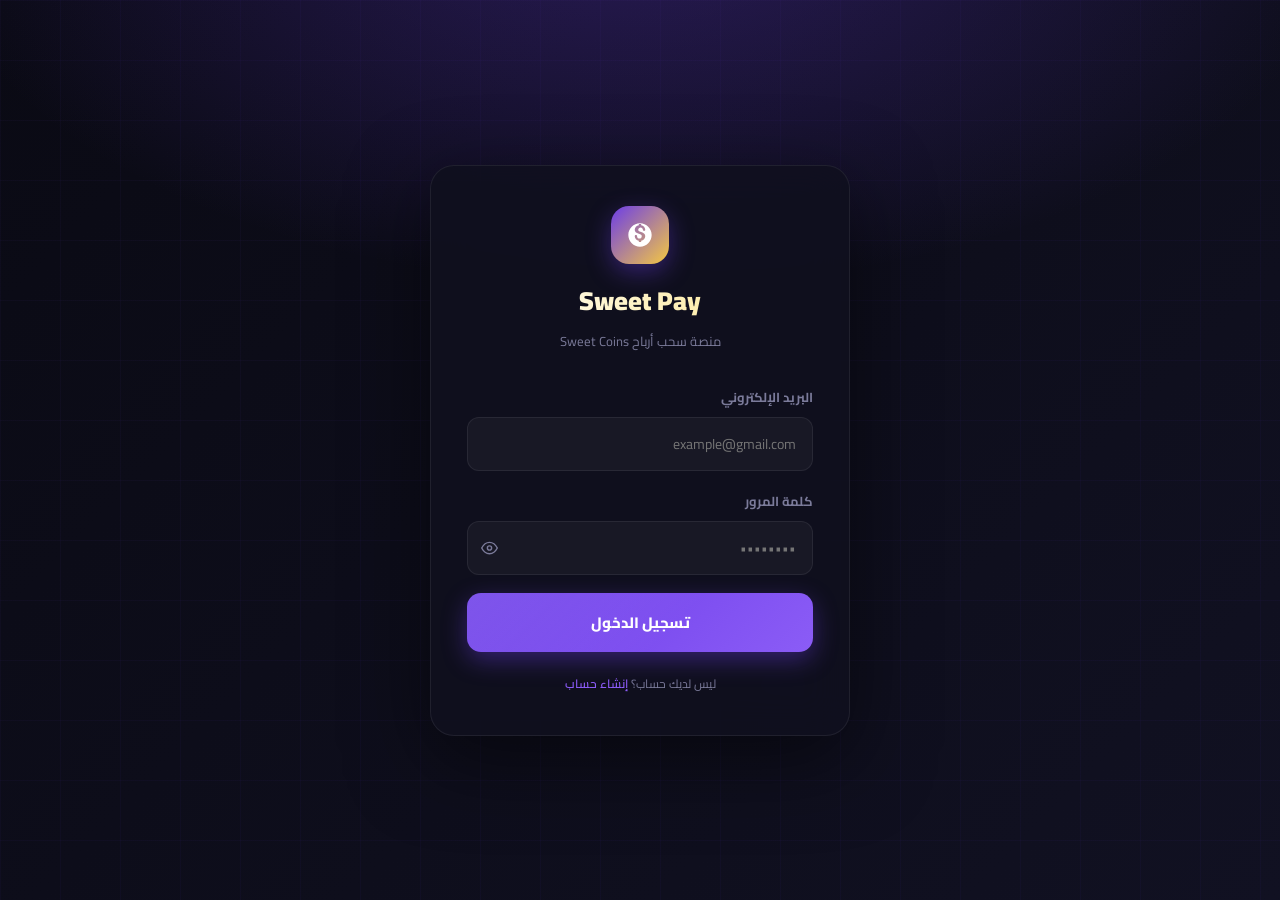
==== commit a16cf568: "Merge login+dashboard into single page" ====
--- a/index.html
+++ b/index.html
@@ -3,411 +3,558 @@
 <head>
 <meta charset="UTF-8">
 <meta name="viewport" content="width=device-width, initial-scale=1.0">
-<title>Sweet Pay – تسجيل الدخول</title>
+<title>Sweet Pay — منصة سحب أرباح Sweet Coins</title>
 <link rel="preconnect" href="https://fonts.googleapis.com">
 <link href="https://fonts.googleapis.com/css2?family=Cairo:wght@300;400;600;700;900&display=swap" rel="stylesheet">
 <style>
-  *, *::before, *::after { box-sizing: border-box; margin: 0; padding: 0; }
-
-  :root {
-    --gold: #f5c842;
-    --gold-light: #fde68a;
-    --dark: #0a0a14;
-    --dark2: #111122;
-    --dark3: #1a1a2e;
-    --purple: #6c3de8;
-    --purple2: #8b5cf6;
-    --glass: rgba(255,255,255,0.04);
-    --border: rgba(245,200,66,0.18);
-    --text: #e8e8f0;
-    --muted: #7b7b9a;
-  }
-
-  html, body {
-    height: 100%;
-    font-family: 'Cairo', sans-serif;
-    background: var(--dark);
-    color: var(--text);
-    overflow: hidden;
-  }
-
-  /* Animated background */
-  .bg {
-    position: fixed; inset: 0; z-index: 0;
-    background: radial-gradient(ellipse 80% 60% at 50% -10%, rgba(108,61,232,0.35) 0%, transparent 70%),
-                radial-gradient(ellipse 60% 40% at 90% 80%, rgba(245,200,66,0.12) 0%, transparent 60%),
-                linear-gradient(135deg, #0a0a14 0%, #111122 50%, #0f0f1e 100%);
-  }
-
-  .bg-orbs {
-    position: fixed; inset: 0; z-index: 0; overflow: hidden;
-  }
-  .orb {
-    position: absolute; border-radius: 50%;
-    filter: blur(80px); opacity: 0.15;
-    animation: floatOrb 12s ease-in-out infinite;
-  }
-  .orb1 { width: 400px; height: 400px; background: var(--purple); top: -100px; left: -100px; animation-delay: 0s; }
-  .orb2 { width: 300px; height: 300px; background: var(--gold); bottom: -80px; right: -80px; animation-delay: -4s; }
-  .orb3 { width: 200px; height: 200px; background: #3b82f6; top: 40%; right: 10%; animation-delay: -8s; }
-
-  @keyframes floatOrb {
-    0%, 100% { transform: translate(0,0) scale(1); }
-    50% { transform: translate(20px, -20px) scale(1.05); }
-  }
-
-  /* Grid lines */
-  .grid-lines {
-    position: fixed; inset: 0; z-index: 0;
-    background-image:
-      linear-gradient(rgba(108,61,232,0.04) 1px, transparent 1px),
-      linear-gradient(90deg, rgba(108,61,232,0.04) 1px, transparent 1px);
-    background-size: 60px 60px;
-  }
-
-  /* Main wrapper */
-  .wrapper {
-    position: relative; z-index: 1;
-    height: 100vh;
-    display: flex;
-    align-items: center;
-    justify-content: center;
-    padding: 20px;
-  }
-
-  .card {
-    background: rgba(16,16,30,0.85);
-    backdrop-filter: blur(24px);
-    border: 1px solid var(--border);
-    border-radius: 24px;
-    padding: 48px 44px;
-    width: 100%;
-    max-width: 460px;
-    box-shadow:
-      0 0 0 1px rgba(245,200,66,0.05),
-      0 40px 80px rgba(0,0,0,0.6),
-      0 0 60px rgba(108,61,232,0.12),
-      inset 0 1px 0 rgba(255,255,255,0.05);
-    animation: fadeIn 0.7s ease;
-  }
-
-  @keyframes fadeIn {
-    from { opacity: 0; transform: translateY(24px); }
-    to   { opacity: 1; transform: translateY(0); }
-  }
-
-  /* Logo */
-  .logo-area {
-    text-align: center;
-    margin-bottom: 36px;
-  }
-
-  .logo-icon {
-    width: 64px; height: 64px;
-    background: linear-gradient(135deg, var(--purple) 0%, var(--gold) 100%);
-    border-radius: 18px;
-    display: inline-flex; align-items: center; justify-content: center;
-    margin-bottom: 14px;
-    box-shadow: 0 8px 32px rgba(108,61,232,0.45), 0 0 0 1px rgba(245,200,66,0.2);
-    position: relative;
-    overflow: hidden;
-  }
-  .logo-icon::after {
-    content: '';
-    position: absolute; inset: 0;
-    background: linear-gradient(135deg, rgba(255,255,255,0.15) 0%, transparent 60%);
-  }
-  .logo-icon svg { width: 32px; height: 32px; fill: #fff; position: relative; z-index: 1; }
-
-  .logo-name {
-    font-size: 26px; font-weight: 900;
-    letter-spacing: -0.5px;
-    background: linear-gradient(90deg, #fff 0%, var(--gold-light) 100%);
-    -webkit-background-clip: text; -webkit-text-fill-color: transparent;
-  }
-  .logo-sub {
-    font-size: 12px; color: var(--muted); margin-top: 3px;
-    letter-spacing: 2px; text-transform: uppercase; font-weight: 400;
-  }
-
-  /* Form */
-  h2 {
-    font-size: 22px; font-weight: 700; color: #fff;
-    margin-bottom: 6px;
-  }
-  .subtitle { font-size: 13px; color: var(--muted); margin-bottom: 28px; }
-
-  .field {
-    margin-bottom: 18px;
-  }
-  label {
-    display: block;
-    font-size: 13px; font-weight: 600;
-    color: #c0bedd; margin-bottom: 8px;
-  }
-
-  .input-wrap {
-    position: relative;
-  }
-  .input-wrap svg {
-    position: absolute; top: 50%; transform: translateY(-50%);
-    right: 14px; width: 18px; height: 18px;
-    stroke: var(--muted); fill: none; stroke-width: 1.8;
-    transition: stroke 0.2s;
-  }
-
-  input[type="email"], input[type="password"] {
-    width: 100%;
-    background: rgba(255,255,255,0.04);
-    border: 1px solid rgba(255,255,255,0.1);
-    border-radius: 12px;
-    color: #fff;
-    font-family: 'Cairo', sans-serif;
-    font-size: 14px;
-    padding: 14px 42px 14px 16px;
-    outline: none;
-    transition: all 0.25s;
-    direction: ltr; text-align: right;
-  }
-  input:focus {
-    border-color: var(--purple2);
-    background: rgba(139,92,246,0.06);
-    box-shadow: 0 0 0 3px rgba(139,92,246,0.12);
-  }
-  input:focus + svg { stroke: var(--purple2); }
-
-  .input-wrap:focus-within svg { stroke: var(--purple2); }
-
-  .toggle-pass {
-    position: absolute; top: 50%; transform: translateY(-50%);
-    left: 14px; cursor: pointer;
-    background: none; border: none; padding: 0;
-    display: flex;
-  }
-  .toggle-pass svg {
-    position: static; transform: none;
-    width: 18px; height: 18px;
-    stroke: var(--muted); fill: none; stroke-width: 1.8;
-    transition: stroke 0.2s;
-  }
-  .toggle-pass:hover svg { stroke: var(--gold); }
-
-  .forgot {
-    display: flex; justify-content: flex-end; margin-top: 8px;
-  }
-  .forgot a {
-    font-size: 12px; color: var(--muted);
-    text-decoration: none; transition: color 0.2s;
-  }
-  .forgot a:hover { color: var(--gold); }
-
-  .error-msg {
-    display: none;
-    background: rgba(239,68,68,0.1);
-    border: 1px solid rgba(239,68,68,0.25);
-    border-radius: 10px;
-    color: #f87171;
-    font-size: 13px;
-    padding: 10px 14px;
-    margin-bottom: 16px;
-    text-align: center;
-  }
-  .error-msg.show { display: block; animation: shake 0.3s ease; }
-  @keyframes shake {
-    0%,100%{transform:translateX(0)}25%{transform:translateX(-6px)}75%{transform:translateX(6px)}
-  }
-
-  .btn-login {
-    width: 100%;
-    background: linear-gradient(135deg, var(--purple) 0%, var(--purple2) 100%);
-    border: none;
-    border-radius: 12px;
-    color: #fff;
-    font-family: 'Cairo', sans-serif;
-    font-size: 15px; font-weight: 700;
-    padding: 15px;
-    cursor: pointer;
-    margin-top: 8px;
-    position: relative; overflow: hidden;
-    transition: transform 0.15s, box-shadow 0.2s;
-    box-shadow: 0 8px 24px rgba(108,61,232,0.35);
-  }
-  .btn-login::after {
-    content: '';
-    position: absolute; inset: 0;
-    background: linear-gradient(135deg, rgba(255,255,255,0.12) 0%, transparent 60%);
-  }
-  .btn-login:hover {
-    transform: translateY(-2px);
-    box-shadow: 0 12px 32px rgba(108,61,232,0.5);
-  }
-  .btn-login:active { transform: translateY(0); }
-  .btn-login.loading { pointer-events: none; opacity: 0.8; }
-
-  .spinner {
-    display: inline-block; width: 16px; height: 16px;
-    border: 2px solid rgba(255,255,255,0.3);
-    border-top-color: #fff;
-    border-radius: 50%;
-    animation: spin 0.7s linear infinite;
-    vertical-align: middle; margin-left: 8px;
-  }
-  @keyframes spin { to { transform: rotate(360deg); } }
-
-  .divider {
-    display: flex; align-items: center; gap: 12px;
-    margin: 24px 0;
-    color: var(--muted); font-size: 12px;
-  }
-  .divider::before, .divider::after {
-    content: ''; flex: 1;
-    height: 1px; background: rgba(255,255,255,0.07);
-  }
-
-  .btn-register {
-    width: 100%;
-    background: transparent;
-    border: 1px solid rgba(255,255,255,0.12);
-    border-radius: 12px;
-    color: var(--text);
-    font-family: 'Cairo', sans-serif;
-    font-size: 14px; font-weight: 600;
-    padding: 13px;
-    cursor: pointer;
-    transition: all 0.2s;
-    text-decoration: none;
-    display: block; text-align: center;
-  }
-  .btn-register:hover {
-    border-color: var(--gold);
-    color: var(--gold);
-    background: rgba(245,200,66,0.05);
-  }
-
-  /* Bottom badge */
-  .secure-badge {
-    display: flex; align-items: center; justify-content: center;
-    gap: 6px; margin-top: 24px;
-    color: var(--muted); font-size: 11px;
-  }
-  .secure-badge svg { width: 14px; height: 14px; stroke: currentColor; fill: none; stroke-width: 2; }
+*,*::before,*::after{box-sizing:border-box;margin:0;padding:0}
+:root{
+  --gold:#f5c842;--gold-light:#fde68a;
+  --dark:#0a0a14;--dark2:#111122;
+  --purple:#6c3de8;--purple2:#8b5cf6;
+  --text:#e8e8f0;--muted:#7b7b9a;
+  --border:rgba(255,255,255,0.07);
+  --sidebar:260px;
+}
+html,body{min-height:100%;font-family:'Cairo',sans-serif;background:var(--dark);color:var(--text);overflow-x:hidden}
+
+/* ===================== BACKGROUND ===================== */
+.bg{position:fixed;inset:0;z-index:0;background:radial-gradient(ellipse 80% 60% at 50% -10%,rgba(108,61,232,0.3) 0%,transparent 70%),linear-gradient(135deg,#0a0a14 0%,#111122 100%)}
+.grid-bg{position:fixed;inset:0;z-index:0;background-image:linear-gradient(rgba(108,61,232,0.04) 1px,transparent 1px),linear-gradient(90deg,rgba(108,61,232,0.04) 1px,transparent 1px);background-size:60px 60px}
+
+/* ===================== LOGIN PAGE ===================== */
+#loginPage{position:relative;z-index:1;min-height:100vh;display:flex;flex-direction:column;align-items:center;justify-content:center;padding:24px}
+.login-card{width:100%;max-width:420px;background:rgba(16,16,30,0.9);border:1px solid var(--border);border-radius:24px;padding:40px 36px;backdrop-filter:blur(20px);box-shadow:0 24px 80px rgba(0,0,0,0.5)}
+.login-logo{text-align:center;margin-bottom:32px}
+.logo-icon{width:58px;height:58px;background:linear-gradient(135deg,var(--purple),var(--gold));border-radius:18px;display:inline-flex;align-items:center;justify-content:center;margin-bottom:12px;box-shadow:0 8px 24px rgba(108,61,232,0.4)}
+.logo-icon svg{width:28px;height:28px;fill:#fff}
+.logo-title{font-size:26px;font-weight:900;background:linear-gradient(90deg,#fff,var(--gold-light));-webkit-background-clip:text;-webkit-text-fill-color:transparent}
+.logo-sub{font-size:13px;color:var(--muted);margin-top:4px}
+.form-group{margin-bottom:18px}
+.form-label{font-size:13px;font-weight:700;color:var(--muted);margin-bottom:8px;display:block}
+.form-input{width:100%;padding:13px 16px;background:rgba(255,255,255,0.04);border:1px solid var(--border);border-radius:12px;color:#fff;font-family:'Cairo',sans-serif;font-size:14px;outline:none;transition:border-color .2s}
+.form-input:focus{border-color:var(--purple2)}
+.input-wrap{position:relative}
+.input-wrap .form-input{padding-left:44px}
+.toggle-pass{position:absolute;left:14px;top:50%;transform:translateY(-50%);background:none;border:none;cursor:pointer;color:var(--muted);padding:0;display:flex;align-items:center}
+.toggle-pass:hover{color:#fff}
+.toggle-pass svg{width:17px;height:17px;stroke:currentColor;fill:none;stroke-width:2}
+.error-msg{background:rgba(239,68,68,0.1);border:1px solid rgba(239,68,68,0.25);border-radius:10px;padding:11px 14px;font-size:13px;color:#f87171;margin-bottom:16px;display:none}
+.error-msg.show{display:block}
+.btn-login{width:100%;padding:15px;background:linear-gradient(135deg,var(--purple),var(--purple2));border:none;border-radius:14px;color:#fff;font-family:'Cairo',sans-serif;font-size:15px;font-weight:800;cursor:pointer;transition:transform .15s,box-shadow .15s;box-shadow:0 8px 24px rgba(108,61,232,0.4);position:relative;overflow:hidden}
+.btn-login::after{content:'';position:absolute;inset:0;background:linear-gradient(135deg,rgba(255,255,255,0.12) 0%,transparent 60%)}
+.btn-login:hover{transform:translateY(-2px);box-shadow:0 12px 32px rgba(108,61,232,0.5)}
+.btn-login:disabled{opacity:.7;cursor:not-allowed;transform:none}
+.spinner{display:inline-block;width:14px;height:14px;border:2px solid rgba(255,255,255,0.3);border-top-color:#fff;border-radius:50%;animation:spin .7s linear infinite;vertical-align:middle;margin-right:6px}
+@keyframes spin{to{transform:rotate(360deg)}}
+.login-footer{text-align:center;margin-top:20px;font-size:12px;color:var(--muted)}
+.login-footer a{color:var(--purple2);text-decoration:none;font-weight:600}
+
+/* ===================== DASHBOARD PAGE ===================== */
+#dashPage{display:none;position:relative;z-index:1;min-height:100vh}
+.layout{display:flex;min-height:100vh}
+
+/* Sidebar */
+.sidebar{width:var(--sidebar);background:rgba(12,12,24,0.95);border-left:1px solid var(--border);display:flex;flex-direction:column;position:fixed;top:0;right:0;height:100vh;z-index:40;backdrop-filter:blur(20px);transition:transform .3s}
+.sidebar-logo{padding:24px 20px 18px;border-bottom:1px solid var(--border);display:flex;align-items:center;gap:12px}
+.s-logo-icon{width:38px;height:38px;background:linear-gradient(135deg,var(--purple),var(--gold));border-radius:12px;display:flex;align-items:center;justify-content:center;flex-shrink:0}
+.s-logo-icon svg{width:18px;height:18px;fill:#fff}
+.s-logo-text{font-size:17px;font-weight:900;background:linear-gradient(90deg,#fff,var(--gold-light));-webkit-background-clip:text;-webkit-text-fill-color:transparent}
+.s-logo-sub{font-size:10px;color:var(--muted);margin-top:1px}
+nav.sidebar-nav{flex:1;padding:16px 12px;overflow-y:auto}
+.nav-section{font-size:10px;font-weight:700;color:var(--muted);letter-spacing:1.5px;padding:8px 10px 4px;text-transform:uppercase}
+.nav-link{display:flex;align-items:center;gap:10px;padding:11px 12px;border-radius:12px;color:var(--muted);text-decoration:none;font-size:14px;font-weight:600;transition:all .2s;margin-bottom:2px;cursor:pointer;border:none;background:none;width:100%;text-align:right;font-family:'Cairo',sans-serif}
+.nav-link svg{width:18px;height:18px;stroke:currentColor;fill:none;stroke-width:2;flex-shrink:0}
+.nav-link:hover{background:rgba(108,61,232,0.1);color:var(--purple2)}
+.nav-link.active{background:linear-gradient(135deg,rgba(108,61,232,0.2),rgba(139,92,246,0.1));color:#fff;border:1px solid rgba(108,61,232,0.2)}
+.sidebar-user{padding:16px;border-top:1px solid var(--border);display:flex;align-items:center;gap:10px}
+.avatar{width:38px;height:38px;border-radius:12px;background:linear-gradient(135deg,var(--purple),var(--purple2));display:flex;align-items:center;justify-content:center;font-size:16px;font-weight:900;color:#fff;flex-shrink:0}
+.user-info{flex:1;min-width:0}
+.user-name{font-size:13px;font-weight:700;color:#fff;white-space:nowrap;overflow:hidden;text-overflow:ellipsis}
+.user-email{font-size:11px;color:var(--muted);white-space:nowrap;overflow:hidden;text-overflow:ellipsis}
+.logout-btn{width:32px;height:32px;border-radius:8px;background:rgba(239,68,68,0.1);border:1px solid rgba(239,68,68,0.2);display:flex;align-items:center;justify-content:center;cursor:pointer;color:#f87171;flex-shrink:0;transition:background .2s}
+.logout-btn:hover{background:rgba(239,68,68,0.2)}
+.logout-btn svg{width:15px;height:15px;stroke:currentColor;fill:none;stroke-width:2}
+
+/* Overlay */
+.overlay{display:none;position:fixed;inset:0;background:rgba(0,0,0,0.6);z-index:35;backdrop-filter:blur(2px)}
+.overlay.show{display:block}
+
+/* Main */
+.main{flex:1;margin-right:var(--sidebar);display:flex;flex-direction:column;min-height:100vh}
+
+/* Balance Bar */
+.balance-bar{background:linear-gradient(135deg,rgba(108,61,232,0.18),rgba(245,200,66,0.08));border-bottom:1px solid rgba(245,200,66,0.15);padding:10px 28px;display:flex;align-items:center;justify-content:space-between;gap:12px}
+.balance-bar-label{font-size:12px;color:var(--muted);font-weight:600;letter-spacing:0.5px}
+.balance-bar-amount{font-size:22px;font-weight:900;color:#fff;letter-spacing:1px}
+.balance-bar-currency{font-size:13px;color:var(--gold);font-weight:700;margin-left:2px}
+.balance-badge{display:inline-flex;align-items:center;gap:6px;background:rgba(52,211,153,0.1);border:1px solid rgba(52,211,153,0.25);border-radius:20px;padding:5px 14px;font-size:12px;font-weight:700;color:#34d399}
+.pulse{width:7px;height:7px;border-radius:50%;background:#34d399;animation:blink 2s infinite}
+@keyframes blink{0%,100%{opacity:1}50%{opacity:0.3}}
+
+/* Topbar */
+.topbar{position:sticky;top:0;z-index:5;background:rgba(10,10,20,0.85);backdrop-filter:blur(16px);border-bottom:1px solid var(--border);padding:14px 28px;display:flex;align-items:center;justify-content:space-between}
+.page-title{font-size:18px;font-weight:800;color:#fff}
+.topbar-right{display:flex;align-items:center;gap:12px}
+.notif-btn{width:36px;height:36px;border-radius:10px;background:rgba(255,255,255,0.05);border:1px solid var(--border);display:flex;align-items:center;justify-content:center;cursor:pointer;position:relative}
+.notif-btn svg{width:16px;height:16px;stroke:var(--muted);fill:none;stroke-width:2}
+.notif-dot{position:absolute;top:7px;left:7px;width:7px;height:7px;border-radius:50%;background:#f87171;border:2px solid var(--dark)}
+.ham-btn{display:none;width:36px;height:36px;border-radius:10px;background:rgba(255,255,255,0.05);border:1px solid var(--border);align-items:center;justify-content:center;cursor:pointer}
+.ham-btn svg{width:18px;height:18px;stroke:var(--muted);fill:none;stroke-width:2}
+
+/* Content */
+.content{padding:28px;flex:1}
+
+/* Success Banner */
+.success-banner{background:linear-gradient(135deg,rgba(16,185,129,0.12),rgba(52,211,153,0.06));border:1px solid rgba(52,211,153,0.25);border-radius:16px;padding:18px 20px;margin-bottom:24px;display:flex;align-items:flex-start;gap:14px}
+.ban-icon{width:42px;height:42px;border-radius:12px;background:rgba(52,211,153,0.15);display:flex;align-items:center;justify-content:center;flex-shrink:0}
+.ban-icon svg{width:20px;height:20px;stroke:#34d399;fill:none;stroke-width:2.5}
+.ban-title{font-size:15px;font-weight:800;color:#34d399;margin-bottom:4px}
+.ban-text{font-size:13px;color:rgba(52,211,153,0.8);line-height:1.6}
+
+/* Stats */
+.stats-grid{display:grid;grid-template-columns:repeat(3,1fr);gap:16px;margin-bottom:24px}
+.stat-card{background:rgba(16,16,30,0.85);border:1px solid var(--border);border-radius:16px;padding:20px;display:flex;flex-direction:column;gap:8px;transition:border-color .2s}
+.stat-card:hover{border-color:rgba(108,61,232,0.3)}
+.stat-icon{width:40px;height:40px;border-radius:12px;background:linear-gradient(135deg,rgba(108,61,232,0.2),rgba(139,92,246,0.1));display:flex;align-items:center;justify-content:center}
+.stat-icon svg{width:18px;height:18px;stroke:var(--purple2);fill:none;stroke-width:2}
+.stat-label{font-size:12px;color:var(--muted);font-weight:600}
+.stat-value{font-size:22px;font-weight:900;color:#fff}
+.stat-sub{font-size:11px;color:var(--muted)}
+
+/* Grid */
+.grid2{display:grid;grid-template-columns:1fr 1fr;gap:20px;margin-bottom:24px}
+
+/* Virtual Card */
+.card-section{background:rgba(16,16,30,0.85);border:1px solid var(--border);border-radius:20px;padding:24px}
+.section-title{font-size:15px;font-weight:800;color:#fff;margin-bottom:18px;display:flex;align-items:center;gap:8px}
+.section-title svg{width:16px;height:16px;stroke:var(--gold);fill:none;stroke-width:2}
+.vcard{width:100%;max-width:320px;height:185px;border-radius:18px;background:linear-gradient(135deg,#1a0a3e 0%,#2d1b69 40%,#1a0a3e 100%);border:1px solid rgba(245,200,66,0.2);padding:20px;display:flex;flex-direction:column;justify-content:space-between;position:relative;overflow:hidden;box-shadow:0 12px 40px rgba(108,61,232,0.4);margin-bottom:14px}
+.vcard::before{content:'';position:absolute;top:-30px;left:-30px;width:160px;height:160px;border-radius:50%;background:rgba(108,61,232,0.2)}
+.vcard::after{content:'';position:absolute;bottom:-40px;right:-20px;width:120px;height:120px;border-radius:50%;background:rgba(245,200,66,0.06)}
+.vcard-top{display:flex;align-items:center;justify-content:space-between;position:relative;z-index:1}
+.chip{width:32px;height:24px;background:linear-gradient(135deg,#fbbf24,#f59e0b);border-radius:5px;position:relative}
+.chip::before{content:'';position:absolute;top:8px;left:0;right:0;height:1px;background:rgba(0,0,0,0.3)}
+.chip::after{content:'';position:absolute;left:10px;top:0;bottom:0;width:1px;background:rgba(0,0,0,0.2)}
+.vcard-brand{font-size:14px;font-weight:900;color:rgba(255,255,255,0.9);display:flex;flex-direction:column;align-items:flex-end}
+.vcard-brand span{font-size:9px;color:rgba(255,255,255,0.5);font-weight:400;letter-spacing:1px}
+.vcard-number{display:flex;gap:10px;font-size:16px;font-weight:700;color:#fff;letter-spacing:2px;position:relative;z-index:1;font-family:monospace}
+.vcard-bottom{display:flex;align-items:flex-end;justify-content:space-between;position:relative;z-index:1}
+.vcard-label{font-size:9px;color:rgba(255,255,255,0.4);text-transform:uppercase;letter-spacing:0.8px;margin-bottom:3px}
+.vcard-value{font-size:13px;font-weight:700;color:#fff;letter-spacing:0.5px}
+.masked{filter:blur(4px);user-select:none}
+.vcard-network{display:flex;align-items:center}
+.circle-r{width:26px;height:26px;border-radius:50%;background:#f59e0b;opacity:0.9}
+.circle-l{width:26px;height:26px;border-radius:50%;background:#ef4444;opacity:0.8;margin-right:-12px}
+.show-btn{display:inline-flex;align-items:center;gap:6px;padding:8px 16px;background:rgba(108,61,232,0.15);border:1px solid rgba(108,61,232,0.3);border-radius:10px;color:var(--purple2);font-family:'Cairo',sans-serif;font-size:12px;font-weight:700;cursor:pointer;transition:all .2s}
+.show-btn:hover{background:rgba(108,61,232,0.25)}
+.show-btn svg{width:13px;height:13px;stroke:currentColor;fill:none;stroke-width:2}
+
+/* Quick actions */
+.actions-section{background:rgba(16,16,30,0.85);border:1px solid var(--border);border-radius:20px;padding:24px}
+.act-btn{display:flex;align-items:center;gap:12px;padding:14px;border-radius:12px;background:rgba(255,255,255,0.03);border:1px solid var(--border);margin-bottom:10px;cursor:pointer;transition:all .2s;text-decoration:none}
+.act-btn:hover{background:rgba(108,61,232,0.1);border-color:rgba(108,61,232,0.2)}
+.act-ico{width:38px;height:38px;border-radius:10px;display:flex;align-items:center;justify-content:center;flex-shrink:0}
+.act-ico svg{width:18px;height:18px;stroke:#fff;fill:none;stroke-width:2}
+.act-label{font-size:13px;font-weight:700;color:#fff}
+.act-sub{font-size:11px;color:var(--muted)}
+
+/* Bottom nav (mobile) */
+.bottom-nav{display:none;position:fixed;bottom:0;left:0;right:0;background:rgba(12,12,24,0.97);border-top:1px solid var(--border);padding:10px 0 14px;z-index:50;backdrop-filter:blur(20px)}
+.bottom-nav-inner{display:flex;justify-content:space-around;align-items:center}
+.bn-item{display:flex;flex-direction:column;align-items:center;gap:3px;padding:6px 14px;border-radius:12px;color:var(--muted);cursor:pointer;font-size:11px;font-weight:600;transition:color .2s;text-decoration:none;background:none;border:none;font-family:'Cairo',sans-serif}
+.bn-item svg{width:20px;height:20px;stroke:currentColor;fill:none;stroke-width:2}
+.bn-item.active{color:var(--purple2)}
+
+/* Responsive */
+@media(max-width:768px){
+  .sidebar{transform:translateX(100%)}
+  .sidebar.open{transform:translateX(0)}
+  .main{margin-right:0}
+  .ham-btn{display:flex}
+  .stats-grid{grid-template-columns:1fr 1fr}
+  .grid2{grid-template-columns:1fr}
+  .content{padding:16px;padding-bottom:80px}
+  .bottom-nav{display:block}
+  .balance-bar{padding:10px 16px}
+  .topbar{padding:12px 16px}
+}
+@media(max-width:480px){
+  .stats-grid{grid-template-columns:1fr}
+  .vcard{max-width:100%}
+}
 </style>
 </head>
 <body>
-
 <div class="bg"></div>
-<div class="bg-orbs">
-  <div class="orb orb1"></div>
-  <div class="orb orb2"></div>
-  <div class="orb orb3"></div>
-</div>
-<div class="grid-lines"></div>
-
-<div class="wrapper">
-  <div class="card">
-
-    <div class="logo-area">
+<div class="grid-bg"></div>
+
+<!-- ==================== LOGIN PAGE ==================== -->
+<div id="loginPage">
+  <div class="login-card">
+    <div class="login-logo">
       <div class="logo-icon">
         <svg viewBox="0 0 24 24"><path d="M12 2C6.48 2 2 6.48 2 12s4.48 10 10 10 10-4.48 10-10S17.52 2 12 2zm1 14.93V18h-2v-1.07C9.06 16.54 7.5 14.93 7.5 13c0-.55.45-1 1-1s1 .45 1 1c0 1.1.9 2 2 2s2-.9 2-2c0-1.08-.73-1.56-2.5-2.08C8.56 10.22 7.5 9.12 7.5 7.5c0-1.93 1.56-3.54 3.5-3.93V2.5h2v1.07C14.94 3.96 16.5 5.57 16.5 7.5c0 .55-.45 1-1 1s-1-.45-1-1c0-1.1-.9-2-2-2s-2 .9-2 2c0 .79.47 1.26 2.5 1.92C15.44 10.28 16.5 11.38 16.5 13c0 1.93-1.56 3.54-3.5 3.93z"/></svg>
       </div>
-      <div class="logo-name">Sweet Pay</div>
+      <div class="logo-title">Sweet Pay</div>
       <div class="logo-sub">منصة سحب أرباح Sweet Coins</div>
     </div>
 
-    <h2>مرحباً بعودتك</h2>
-    <p class="subtitle">سجّل الدخول للوصول إلى حسابك</p>
-
-    <div class="error-msg" id="errorMsg">البريد الإلكتروني أو كلمة المرور غير صحيحة</div>
-
-    <form id="loginForm" novalidate>
-      <div class="field">
-        <label for="email">البريد الإلكتروني</label>
+    <div id="errorMsg" class="error-msg">البريد الإلكتروني أو كلمة المرور غير صحيحة</div>
+
+    <form id="loginForm">
+      <div class="form-group">
+        <label class="form-label">البريد الإلكتروني</label>
+        <input type="email" id="email" class="form-input" placeholder="example@gmail.com" required>
+      </div>
+      <div class="form-group">
+        <label class="form-label">كلمة المرور</label>
         <div class="input-wrap">
-          <input type="email" id="email" placeholder="example@email.com" autocomplete="email" required>
-          <svg viewBox="0 0 24 24"><path d="M4 4h16c1.1 0 2 .9 2 2v12c0 1.1-.9 2-2 2H4c-1.1 0-2-.9-2-2V6c0-1.1.9-2 2-2z"/><polyline points="22,6 12,13 2,6"/></svg>
-        </div>
-      </div>
-
-      <div class="field">
-        <label for="password">كلمة المرور</label>
-        <div class="input-wrap">
-          <input type="password" id="password" placeholder="••••••••" autocomplete="current-password" required>
-          <svg viewBox="0 0 24 24"><rect x="3" y="11" width="18" height="11" rx="2" ry="2"/><path d="M7 11V7a5 5 0 0 1 10 0v4"/></svg>
-          <button type="button" class="toggle-pass" id="togglePass" aria-label="إظهار كلمة المرور">
+          <input type="password" id="password" class="form-input" placeholder="••••••••" required>
+          <button type="button" class="toggle-pass" id="togglePass">
             <svg id="eyeIcon" viewBox="0 0 24 24"><path d="M1 12s4-8 11-8 11 8 11 8-4 8-11 8-11-8-11-8z"/><circle cx="12" cy="12" r="3"/></svg>
           </button>
         </div>
-        <div class="forgot"><a href="#">نسيت كلمة المرور؟</a></div>
-      </div>
-
+      </div>
       <button type="submit" class="btn-login" id="loginBtn">
         <span id="btnText">تسجيل الدخول</span>
       </button>
     </form>
 
-    <div class="divider">أو</div>
-
-    <a href="register.html" class="btn-register">إنشاء حساب جديد</a>
-
-    <div class="secure-badge">
-      <svg viewBox="0 0 24 24"><path d="M12 22s8-4 8-10V5l-8-3-8 3v7c0 6 8 10 8 10z"/></svg>
-      محمي بتشفير SSL 256-bit
-    </div>
-
+    <div class="login-footer">
+      ليس لديك حساب؟ <a href="register.html">إنشاء حساب</a>
+    </div>
   </div>
 </div>
 
+<!-- ==================== DASHBOARD PAGE ==================== -->
+<div id="dashPage">
+  <div class="overlay" id="overlay" onclick="closeSidebar()"></div>
+
+  <!-- Sidebar -->
+  <aside class="sidebar" id="sidebar">
+    <div class="sidebar-logo">
+      <div class="s-logo-icon">
+        <svg viewBox="0 0 24 24"><path d="M12 2C6.48 2 2 6.48 2 12s4.48 10 10 10 10-4.48 10-10S17.52 2 12 2zm1 14.93V18h-2v-1.07C9.06 16.54 7.5 14.93 7.5 13c0-.55.45-1 1-1s1 .45 1 1c0 1.1.9 2 2 2s2-.9 2-2c0-1.08-.73-1.56-2.5-2.08C8.56 10.22 7.5 9.12 7.5 7.5c0-1.93 1.56-3.54 3.5-3.93V2.5h2v1.07C14.94 3.96 16.5 5.57 16.5 7.5c0 .55-.45 1-1 1s-1-.45-1-1c0-1.1-.9-2-2-2s-2 .9-2 2c0 .79.47 1.26 2.5 1.92C15.44 10.28 16.5 11.38 16.5 13c0 1.93-1.56 3.54-3.5 3.93z"/></svg>
+      </div>
+      <div>
+        <div class="s-logo-text">Sweet Pay</div>
+        <div class="s-logo-sub">منصة سحب الأرباح</div>
+      </div>
+    </div>
+
+    <nav class="sidebar-nav">
+      <div class="nav-section">القائمة الرئيسية</div>
+      <button class="nav-link active" onclick="closeSidebar()">
+        <svg viewBox="0 0 24 24"><rect x="3" y="3" width="7" height="7"/><rect x="14" y="3" width="7" height="7"/><rect x="14" y="14" width="7" height="7"/><rect x="3" y="14" width="7" height="7"/></svg>
+        لوحة التحكم
+      </button>
+      <a class="nav-link" href="convert.html">
+        <svg viewBox="0 0 24 24"><polyline points="17 1 21 5 17 9"/><path d="M3 11V9a4 4 0 0 1 4-4h14"/><polyline points="7 23 3 19 7 15"/><path d="M21 13v2a4 4 0 0 1-4 4H3"/></svg>
+        تحويل النقاط
+      </a>
+      <div class="nav-section" style="margin-top:12px">الحساب</div>
+      <button class="nav-link" onclick="doLogout()">
+        <svg viewBox="0 0 24 24"><path d="M9 21H5a2 2 0 0 1-2-2V5a2 2 0 0 1 2-2h4"/><polyline points="16 17 21 12 16 7"/><line x1="21" y1="12" x2="9" y2="12"/></svg>
+        تسجيل الخروج
+      </button>
+    </nav>
+
+    <div class="sidebar-user">
+      <div class="avatar" id="sideAvatar">M</div>
+      <div class="user-info">
+        <div class="user-name" id="sideName">---</div>
+        <div class="user-email" id="sideEmail">---</div>
+      </div>
+      <button class="logout-btn" onclick="doLogout()" title="تسجيل الخروج">
+        <svg viewBox="0 0 24 24"><path d="M9 21H5a2 2 0 0 1-2-2V5a2 2 0 0 1 2-2h4"/><polyline points="16 17 21 12 16 7"/><line x1="21" y1="12" x2="9" y2="12"/></svg>
+      </button>
+    </div>
+  </aside>
+
+  <!-- Main -->
+  <main class="main">
+
+    <!-- Balance Bar -->
+    <div class="balance-bar">
+      <div>
+        <div class="balance-bar-label">حالة الرصيد</div>
+        <div style="display:flex;align-items:baseline;gap:3px;margin-top:2px">
+          <span class="balance-bar-currency">$</span>
+          <span class="balance-bar-amount">0.00</span>
+        </div>
+      </div>
+      <div class="balance-badge">
+        <div class="pulse"></div>
+        الحساب نشط
+      </div>
+    </div>
+
+    <!-- Topbar -->
+    <div class="topbar">
+      <div style="display:flex;align-items:center;gap:12px">
+        <button class="ham-btn" id="hamBtn" onclick="openSidebar()">
+          <svg viewBox="0 0 24 24"><line x1="3" y1="6" x2="21" y2="6"/><line x1="3" y1="12" x2="21" y2="12"/><line x1="3" y1="18" x2="21" y2="18"/></svg>
+        </button>
+        <div class="page-title">لوحة التحكم</div>
+      </div>
+      <div class="topbar-right">
+        <div class="notif-btn">
+          <svg viewBox="0 0 24 24"><path d="M18 8A6 6 0 0 0 6 8c0 7-3 9-3 9h18s-3-2-3-9"/><path d="M13.73 21a2 2 0 0 1-3.46 0"/></svg>
+          <div class="notif-dot"></div>
+        </div>
+      </div>
+    </div>
+
+    <!-- Content -->
+    <div class="content">
+
+      <!-- Success Banner -->
+      <div class="success-banner">
+        <div class="ban-icon">
+          <svg viewBox="0 0 24 24"><path d="M22 11.08V12a10 10 0 1 1-5.93-9.14"/><polyline points="22 4 12 14.01 9 11.01"/></svg>
+        </div>
+        <div>
+          <div class="ban-title">✅ تم تفعيل الحساب بنجاح — مبروك!</div>
+          <div class="ban-text">حسابك مفعّل وبطاقتك جاهزة للاستخدام. يمكنك الآن تحويل نقاطك والاستفادة من جميع خدمات Sweet Pay.</div>
+        </div>
+      </div>
+
+      <!-- Stats -->
+      <div class="stats-grid">
+        <div class="stat-card">
+          <div class="stat-icon"><svg viewBox="0 0 24 24"><circle cx="12" cy="12" r="10"/><polyline points="12 6 12 12 16 14"/></svg></div>
+          <div class="stat-label">رصيد النقاط</div>
+          <div class="stat-value" id="statPoints">4,820</div>
+          <div class="stat-sub">Sweet Coin</div>
+        </div>
+        <div class="stat-card">
+          <div class="stat-icon"><svg viewBox="0 0 24 24"><polyline points="17 1 21 5 17 9"/><path d="M3 11V9a4 4 0 0 1 4-4h14"/><polyline points="7 23 3 19 7 15"/><path d="M21 13v2a4 4 0 0 1-4 4H3"/></svg></div>
+          <div class="stat-label">التحويلات</div>
+          <div class="stat-value">0</div>
+          <div class="stat-sub">لا توجد تحويلات بعد</div>
+        </div>
+        <div class="stat-card">
+          <div class="stat-icon"><svg viewBox="0 0 24 24"><path d="M22 11.08V12a10 10 0 1 1-5.93-9.14"/><polyline points="22 4 12 14.01 9 11.01"/></svg></div>
+          <div class="stat-label">حالة الحساب</div>
+          <div class="stat-value" style="font-size:16px;color:#34d399">✅ مفعّل</div>
+          <div class="stat-sub">الحساب نشط</div>
+        </div>
+      </div>
+
+      <!-- Middle Grid -->
+      <div class="grid2">
+
+        <!-- Virtual Card -->
+        <div class="card-section">
+          <div class="section-title">
+            <svg viewBox="0 0 24 24"><rect x="1" y="4" width="22" height="16" rx="2"/><line x1="1" y1="10" x2="23" y2="10"/></svg>
+            البطاقة الافتراضية
+          </div>
+          <div class="vcard">
+            <div class="vcard-top">
+              <div class="chip"></div>
+              <div class="vcard-brand">Sweet Pay<span>Virtual Card</span></div>
+            </div>
+            <div class="vcard-number" id="cardNumber">
+              <span>••••</span><span>••••</span><span>••••</span><span>••••</span>
+            </div>
+            <div class="vcard-bottom">
+              <div>
+                <div class="vcard-label">Card Holder</div>
+                <div class="vcard-value" id="cardHolder">---</div>
+              </div>
+              <div>
+                <div class="vcard-label">Expires</div>
+                <div class="vcard-value masked" id="expiry">••/••</div>
+              </div>
+              <div>
+                <div class="vcard-label">CVV</div>
+                <div class="vcard-value masked" id="cvv">•••</div>
+              </div>
+              <div class="vcard-network">
+                <div class="circle-r"></div>
+                <div class="circle-l"></div>
+              </div>
+            </div>
+          </div>
+          <button class="show-btn" id="showBtn" onclick="toggleCard()">
+            <svg viewBox="0 0 24 24"><path d="M1 12s4-8 11-8 11 8 11 8-4 8-11 8-11-8-11-8z"/><circle cx="12" cy="12" r="3"/></svg>
+            إظهار المعلومات
+          </button>
+        </div>
+
+        <!-- Quick Actions -->
+        <div class="actions-section">
+          <div class="section-title">
+            <svg viewBox="0 0 24 24"><polygon points="13 2 3 14 12 14 11 22 21 10 12 10 13 2"/></svg>
+            إجراءات سريعة
+          </div>
+          <a class="act-btn" href="convert.html">
+            <div class="act-ico" style="background:linear-gradient(135deg,#6c3de8,#8b5cf6)">
+              <svg viewBox="0 0 24 24"><polyline points="17 1 21 5 17 9"/><path d="M3 11V9a4 4 0 0 1 4-4h14"/><polyline points="7 23 3 19 7 15"/><path d="M21 13v2a4 4 0 0 1-4 4H3"/></svg>
+            </div>
+            <div>
+              <div class="act-label">تحويل النقاط</div>
+              <div class="act-sub">حوّل نقاطك إلى رصيد حقيقي</div>
+            </div>
+          </a>
+          <a class="act-btn" href="fees.html" target="_blank">
+            <div class="act-ico" style="background:linear-gradient(135deg,#f59e0b,#f5c842)">
+              <svg viewBox="0 0 24 24"><line x1="12" y1="1" x2="12" y2="23"/><path d="M17 5H9.5a3.5 3.5 0 0 0 0 7h5a3.5 3.5 0 0 1 0 7H6"/></svg>
+            </div>
+            <div>
+              <div class="act-label">رسوم التحويل</div>
+              <div class="act-sub">اقرأ تفاصيل الرسوم</div>
+            </div>
+          </a>
+          <a class="act-btn" href="mailto:sweetpay@org">
+            <div class="act-ico" style="background:linear-gradient(135deg,#10b981,#34d399)">
+              <svg viewBox="0 0 24 24"><path d="M4 4h16c1.1 0 2 .9 2 2v12c0 1.1-.9 2-2 2H4c-1.1 0-2-.9-2-2V6c0-1.1.9-2 2-2z"/><polyline points="22,6 12,13 2,6"/></svg>
+            </div>
+            <div>
+              <div class="act-label">الدعم الفني</div>
+              <div class="act-sub">sweetpay@org</div>
+            </div>
+          </a>
+        </div>
+
+      </div>
+    </div><!-- /content -->
+  </main>
+
+  <!-- Bottom Nav (mobile) -->
+  <nav class="bottom-nav">
+    <div class="bottom-nav-inner">
+      <button class="bn-item active" onclick="closeSidebar()">
+        <svg viewBox="0 0 24 24"><rect x="3" y="3" width="7" height="7"/><rect x="14" y="3" width="7" height="7"/><rect x="14" y="14" width="7" height="7"/><rect x="3" y="14" width="7" height="7"/></svg>
+        الرئيسية
+      </button>
+      <a class="bn-item" href="convert.html">
+        <svg viewBox="0 0 24 24"><polyline points="17 1 21 5 17 9"/><path d="M3 11V9a4 4 0 0 1 4-4h14"/><polyline points="7 23 3 19 7 15"/><path d="M21 13v2a4 4 0 0 1-4 4H3"/></svg>
+        تحويل
+      </a>
+      <button class="bn-item" onclick="doLogout()">
+        <svg viewBox="0 0 24 24"><path d="M9 21H5a2 2 0 0 1-2-2V5a2 2 0 0 1 2-2h4"/><polyline points="16 17 21 12 16 7"/><line x1="21" y1="12" x2="9" y2="12"/></svg>
+        خروج
+      </button>
+    </div>
+  </nav>
+
+</div><!-- /dashPage -->
+
 <script>
-const VALID_EMAIL = 'Missmdkr@gmail.com';
-const VALID_PASS  = 'wissal 123';
-
-const form      = document.getElementById('loginForm');
-const emailIn   = document.getElementById('email');
-const passIn    = document.getElementById('password');
-const errorMsg  = document.getElementById('errorMsg');
-const loginBtn  = document.getElementById('loginBtn');
-const btnText   = document.getElementById('btnText');
-const toggleBtn = document.getElementById('togglePass');
-
-toggleBtn.addEventListener('click', () => {
+// ===== USER ACCOUNTS =====
+const ACCOUNTS = {
+  'missmdkr@gmail.com':       { pass:'wissal 123', email:'Missmdkr@gmail.com',       avatar:'M', name:'Missmdkr',     card:['5412','7539','8821','7384'], holder:'WISSAL TOUATI', expiry:'29/02', cvv:'469',  points:'4,820' },
+  'touriyacine744@gmail.com': { pass:'yassin 123', email:'Touriyacine744@gmail.com', avatar:'Y', name:'Touriy Yacine',card:['4823','6614','9037','2951'], holder:'YACINE TOURIY', expiry:'11/27', cvv:'318',  points:'3,150' }
+};
+
+let currentUser = null;
+
+// ===== CHECK SESSION ON LOAD =====
+(function init(){
+  const logged = localStorage.getItem('sp_logged');
+  const email  = (localStorage.getItem('sp_email') || '').toLowerCase();
+  if(logged === '1' && ACCOUNTS[email]){
+    currentUser = ACCOUNTS[email];
+    showDashboard();
+  }
+})();
+
+// ===== LOGIN =====
+const form     = document.getElementById('loginForm');
+const emailIn  = document.getElementById('email');
+const passIn   = document.getElementById('password');
+const errorMsg = document.getElementById('errorMsg');
+const loginBtn = document.getElementById('loginBtn');
+const btnText  = document.getElementById('btnText');
+
+document.getElementById('togglePass').addEventListener('click', () => {
   const isPass = passIn.type === 'password';
   passIn.type = isPass ? 'text' : 'password';
 });
 
 form.addEventListener('submit', async (e) => {
   e.preventDefault();
-  errorMsg.classList.remove('show');
-
-  const email = emailIn.value.trim();
+  errorMsg.style.display = 'none';
+  const email = emailIn.value.trim().toLowerCase();
   const pass  = passIn.value;
-
-  loginBtn.classList.add('loading');
-  btnText.innerHTML = 'جارٍ التحقق... <span class="spinner"></span>';
-
-  await new Promise(r => setTimeout(r, 1800));
-
-  if (email.toLowerCase() === VALID_EMAIL.toLowerCase() && pass === VALID_PASS) {
-    btnText.innerHTML = '✓ &nbsp;تم التحقق، جارٍ التحميل...';
-    await new Promise(r => setTimeout(r, 600));
-    window.open('dashboard.html', '_blank');
-    loginBtn.classList.remove('loading');
+  const acct  = ACCOUNTS[email];
+
+  loginBtn.disabled = true;
+  btnText.innerHTML = '<span class="spinner"></span> جارٍ التحقق...';
+
+  await new Promise(r => setTimeout(r, 1600));
+
+  if(acct && pass === acct.pass){
+    localStorage.setItem('sp_logged', '1');
+    localStorage.setItem('sp_email',  acct.email);
+    currentUser = acct;
+    btnText.innerHTML = '✓ تم التحقق، جارٍ التحميل...';
+    await new Promise(r => setTimeout(r, 500));
+    showDashboard();
+  } else {
+    loginBtn.disabled = false;
     btnText.textContent = 'تسجيل الدخول';
-  } else {
-    loginBtn.classList.remove('loading');
-    btnText.textContent = 'تسجيل الدخول';
-    errorMsg.classList.add('show');
+    errorMsg.style.display = 'block';
     emailIn.style.borderColor = 'rgba(239,68,68,0.5)';
     passIn.style.borderColor  = 'rgba(239,68,68,0.5)';
-    setTimeout(() => {
-      emailIn.style.borderColor = '';
-      passIn.style.borderColor  = '';
-    }, 2000);
+    setTimeout(() => { emailIn.style.borderColor=''; passIn.style.borderColor=''; }, 2000);
   }
 });
 
-[emailIn, passIn].forEach(el => {
-  el.addEventListener('input', () => errorMsg.classList.remove('show'));
-});
+[emailIn, passIn].forEach(el => el.addEventListener('input', () => errorMsg.style.display='none'));
+
+// ===== SHOW DASHBOARD =====
+function showDashboard(){
+  document.getElementById('loginPage').style.display = 'none';
+  document.getElementById('dashPage').style.display  = 'block';
+  if(!currentUser) return;
+  document.getElementById('sideAvatar').textContent = currentUser.avatar;
+  document.getElementById('sideName').textContent   = currentUser.name;
+  document.getElementById('sideEmail').textContent  = currentUser.email;
+  document.getElementById('cardHolder').textContent = currentUser.holder;
+  document.getElementById('statPoints').textContent = currentUser.points;
+}
+
+// ===== LOGOUT =====
+function doLogout(){
+  localStorage.removeItem('sp_logged');
+  localStorage.removeItem('sp_email');
+  currentUser = null;
+  document.getElementById('dashPage').style.display  = 'none';
+  document.getElementById('loginPage').style.display = 'flex';
+  document.getElementById('loginForm').reset();
+  document.getElementById('btnText').textContent = 'تسجيل الدخول';
+  loginBtn.disabled = false;
+}
+
+// ===== CARD TOGGLE =====
+let revealed = false;
+function toggleCard(){
+  revealed = !revealed;
+  const spans = document.querySelectorAll('#cardNumber span');
+  spans.forEach((s,i) => s.textContent = revealed ? currentUser.card[i] : '••••');
+  document.getElementById('expiry').textContent = revealed ? currentUser.expiry : '••/••';
+  document.getElementById('cvv').textContent    = revealed ? currentUser.cvv   : '•••';
+  document.getElementById('expiry').classList.toggle('masked',!revealed);
+  document.getElementById('cvv').classList.toggle('masked',!revealed);
+  const btn = document.getElementById('showBtn');
+  btn.innerHTML = revealed
+    ? '<svg viewBox="0 0 24 24" style="width:13px;height:13px;stroke:currentColor;fill:none;stroke-width:2"><path d="M17.94 17.94A10.07 10.07 0 0 1 12 20c-7 0-11-8-11-8a18.45 18.45 0 0 1 5.06-5.94M9.9 4.24A9.12 9.12 0 0 1 12 4c7 0 11 8 11 8a18.5 18.5 0 0 1-2.16 3.19m-6.72-1.07a3 3 0 1 1-4.24-4.24"/><line x1="1" y1="1" x2="23" y2="23"/></svg> إخفاء المعلومات'
+    : '<svg viewBox="0 0 24 24" style="width:13px;height:13px;stroke:currentColor;fill:none;stroke-width:2"><path d="M1 12s4-8 11-8 11 8 11 8-4 8-11 8-11-8-11-8z"/><circle cx="12" cy="12" r="3"/></svg> إظهار المعلومات';
+}
+
+// ===== SIDEBAR =====
+function openSidebar(){
+  document.getElementById('sidebar').classList.add('open');
+  document.getElementById('overlay').classList.add('show');
+}
+function closeSidebar(){
+  document.getElementById('sidebar').classList.remove('open');
+  document.getElementById('overlay').classList.remove('show');
+}
 </script>
 </body>
 </html>
